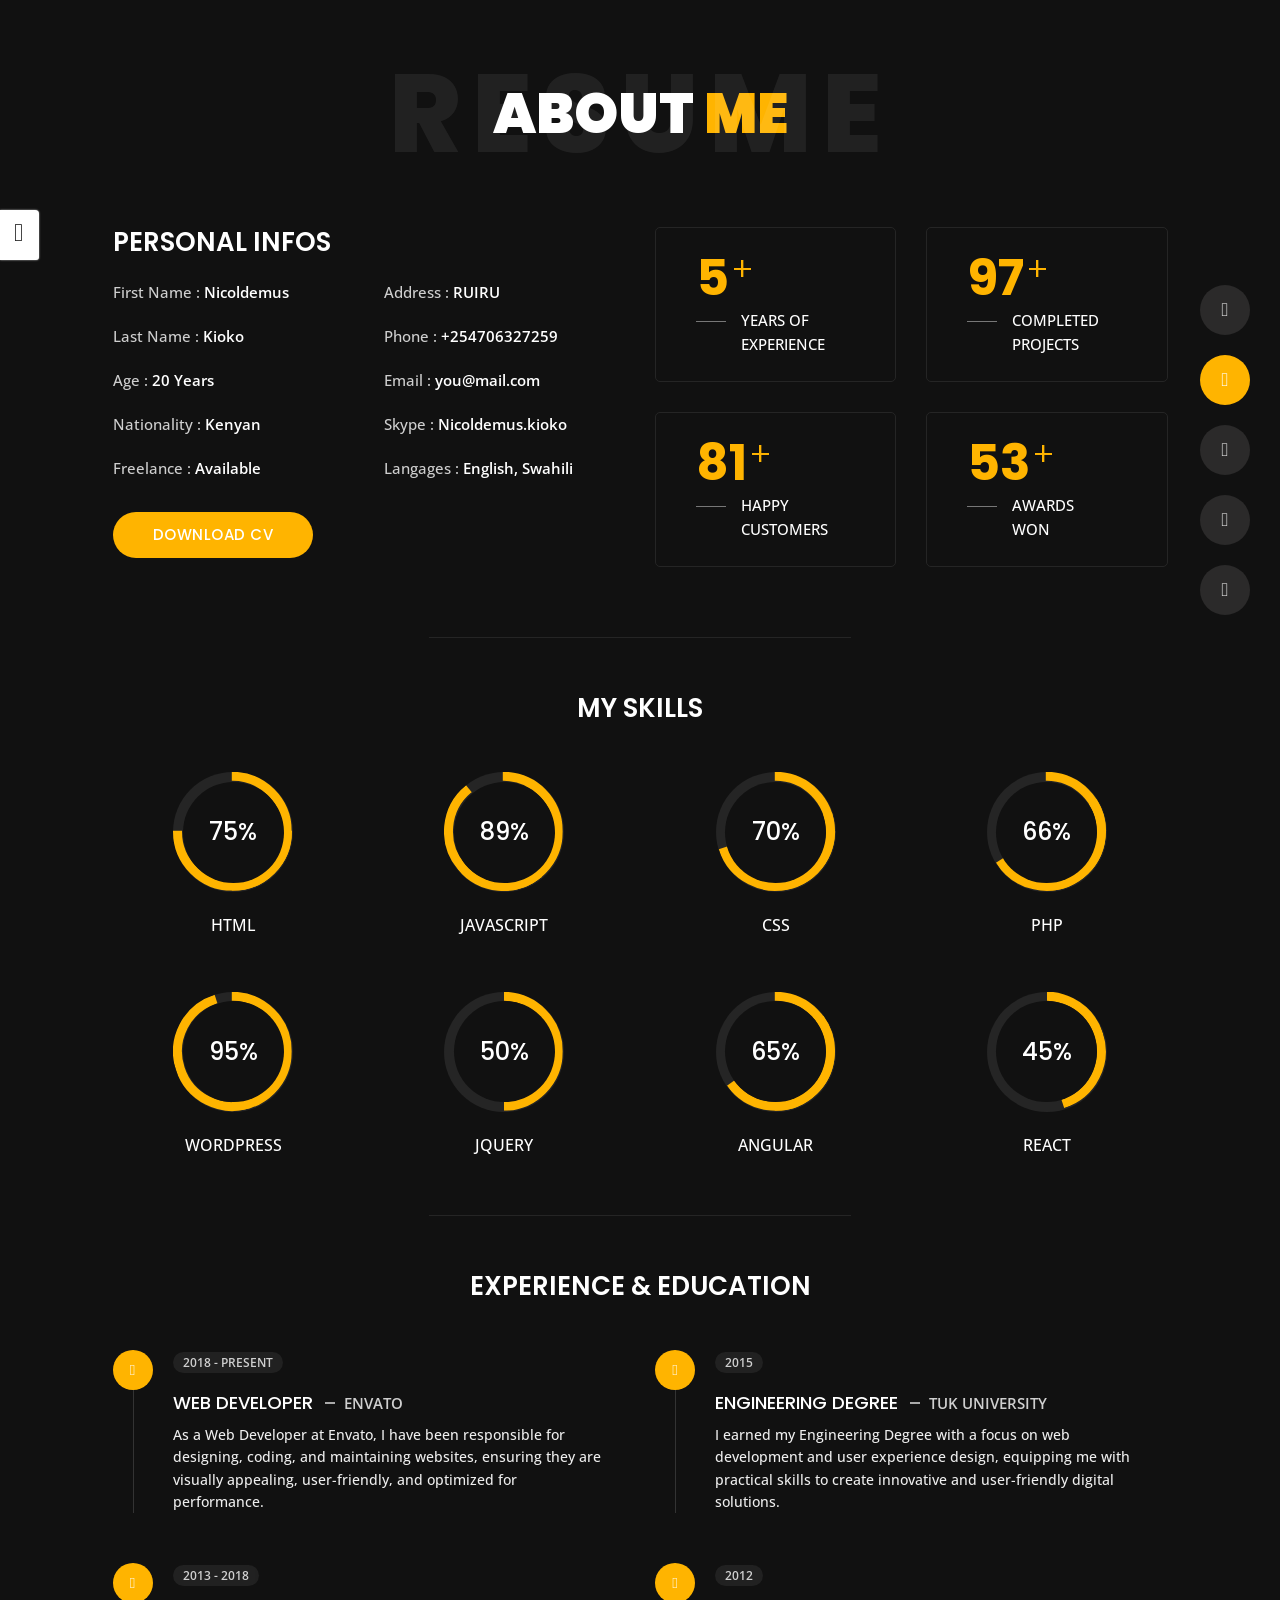
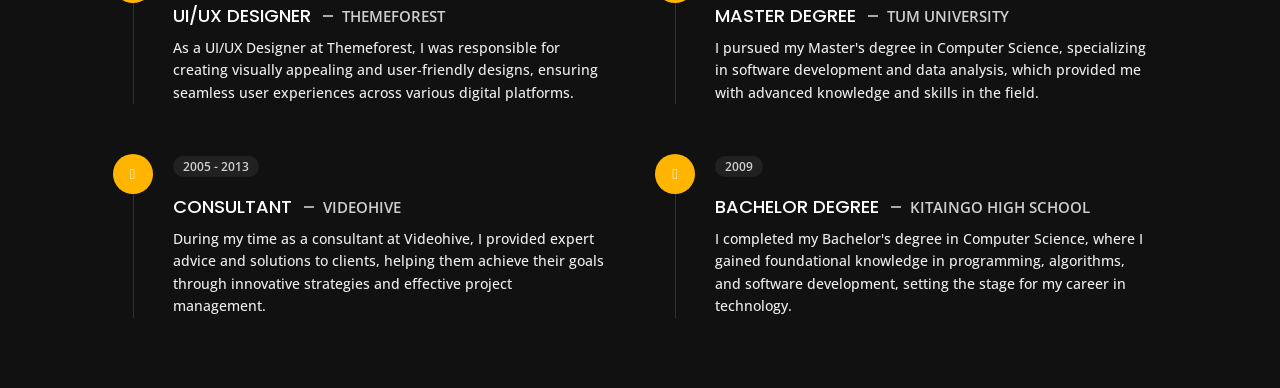
==== about.html @ 455a77aa "Add files via upload" ====
<!DOCTYPE html>
<html lang="en">


<head>
    <meta charset="utf-8">
    <title>About Personal Portfolio</title>
    <meta name="viewport" content="width=device-width, initial-scale=1">

    <!-- Template Google Fonts -->
    <link href="https://fonts.googleapis.com/css?family=Poppins:400,400i,500,500i,600,600i,700,700i,800,800i,900,900i" rel="stylesheet">
    <link href="https://fonts.googleapis.com/css?family=Open+Sans:300,400,400i,600,600i,700" rel="stylesheet">

    <!-- Template CSS Files -->
    <link href="/bootstrap.min.css" rel="stylesheet">
    <link href="/preloader.min.css" rel="stylesheet">
    <link href="/circle.css" rel="stylesheet">
    <link href="/font-awesome.min.css" rel="stylesheet">
    <link href="/fm.revealator.jquery.min.css" rel="stylesheet">
    <link href="/style.css" rel="stylesheet">

    <!-- CSS Skin File -->
    <link href="/yellow.css" rel="stylesheet">

    <!-- Live Style Switcher - demo only -->
    <link rel="alternate stylesheet" type="text/css" title="blue" href="/blue.css" />
    <link rel="alternate stylesheet" type="text/css" title="green" href="/green.css" />
    <link rel="alternate stylesheet" type="text/css" title="yellow" href="/yellow.css" />
    <link rel="alternate stylesheet" type="text/css" title="blueviolet" href="/blueviolet.css" />
    <link rel="alternate stylesheet" type="text/css" title="goldenrod" href="/goldenrod.css" />
    <link rel="alternate stylesheet" type="text/css" title="magenta" href="/magenta.css" />
    <link rel="alternate stylesheet" type="text/css" title="orange" href="/orange.css" />
    <link rel="alternate stylesheet" type="text/css" title="purple" href="/purple.css" />
    <link rel="alternate stylesheet" type="text/css" title="red" href="/red.css" />
    <link rel="alternate stylesheet" type="text/css" title="yellowgreen" href="/yellowgreen.css" />
    <link rel="stylesheet" type="text/css" href="/styleswitcher.css" />

    <!-- Modernizr JS File -->
    <script src="/modernizr.custom.js"></script>
</head>

<body class="about">
<!-- Live Style Switcher Starts - demo only -->
<div id="switcher" class="">
    <div class="content-switcher">
        <h4>STYLE SWITCHER</h4>
        <ul>
            <li>
                <a href="#" onclick="setActiveStyleSheet('purple');" title="purple" class="color"><img src="/purple.png" alt="purple"/></a>
            </li>
            <li>
                <a href="#" onclick="setActiveStyleSheet('red');" title="red" class="color"><img src="/red.png" alt="red"/></a>
            </li>
            <li>
                <a href="#" onclick="setActiveStyleSheet('blueviolet');" title="blueviolet" class="color"><img src="/blueviolet.png" alt="blueviolet"/></a>
            </li>
            <li>
                <a href="#" onclick="setActiveStyleSheet('blue');" title="blue" class="color"><img src="/blue.png" alt="blue"/></a>
            </li>
            <li>
                <a href="#" onclick="setActiveStyleSheet('goldenrod');" title="goldenrod" class="color"><img src="/goldenrod.png" alt="goldenrod"/></a>
            </li>
            <li>
                <a href="#" onclick="setActiveStyleSheet('magenta');" title="magenta" class="color"><img src="/magenta.png" alt="magenta"/></a>
            </li>
            <li>
                <a href="#" onclick="setActiveStyleSheet('yellowgreen');" title="yellowgreen" class="color"><img src="/yellowgreen.png" alt="yellowgreen"/></a>
            </li>
            <li>
                <a href="#" onclick="setActiveStyleSheet('orange');" title="orange" class="color"><img src="/orange.png" alt="orange"/></a>
            </li>
            <li>
                <a href="#" onclick="setActiveStyleSheet('green');" title="green" class="color"><img src="/green.png" alt="green"/></a>
            </li>
            <li>
                <a href="#" onclick="setActiveStyleSheet('yellow');" title="yellow" class="color"><img src="/yellow.png" alt="yellow"/></a>
            </li>
        </ul>

        <div id="hideSwitcher">&times;</div>
    </div>

</div>
<div id="showSwitcher" class="styleSecondColor"><i class="fa fa-cog fa-spin"></i></div>
<!-- Live Style Switcher Ends - demo only -->
<!-- Header Starts -->
<header class="header" id="navbar-collapse-toggle">
    <!-- Fixed Navigation Starts -->
    <ul class="icon-menu d-none d-lg-block revealator-slideup revealator-once revealator-delay1">
        <li class="icon-box">
            <i class="fa fa-home"></i>
            <a href="index.html">
                <h2>Home</h2>
            </a>
        </li>
        <li class="icon-box active">
            <i class="fa fa-user"></i>
            <a href="about.html">
                <h2>About</h2>
            </a>
        </li>
        <li class="icon-box">
            <i class="fa fa-briefcase"></i>
            <a href="portfolio.html">
                <h2>Portfolio</h2>
            </a>
        </li>
        <li class="icon-box">
            <i class="fa fa-envelope-open"></i>
            <a href="contact.html">
                <h2>Contact</h2>
            </a>
        </li>
        <li class="icon-box">
            <i class="fa fa-comments"></i>
            <a href="blog.html">
                <h2>Blog</h2>
            </a>
        </li>
    </ul>
    <!-- Fixed Navigation Ends -->
    <!-- Mobile Menu Starts -->
    <nav role="navigation" class="d-block d-lg-none">
        <div id="menuToggle">
            <input type="checkbox" />
            <span></span>
            <span></span>
            <span></span>
            <ul class="list-unstyled" id="menu">
                <li><a href="index.html"><i class="fa fa-home"></i><span>Home</span></a></li>
                <li class="active"><a href="about.html"><i class="fa fa-user"></i><span>About</span></a></li>
                <li><a href="portfolio.html"><i class="fa fa-folder-open"></i><span>Portfolio</span></a></li>
                <li><a href="contact.html"><i class="fa fa-envelope-open"></i><span>Contact</span></a></li>
                <li><a href="blog.html"><i class="fa fa-comments"></i><span>Blog</span></a></li>
            </ul>
        </div>
    </nav>
    <!-- Mobile Menu Ends -->
</header>
<!-- Header Ends -->
<!-- Page Title Starts -->
<section class="title-section text-left text-sm-center revealator-slideup revealator-once revealator-delay1">
    <h1>ABOUT <span>ME</span></h1>
    <span class="title-bg">Resume</span>
</section>
<!-- Page Title Ends -->
<!-- Main Content Starts -->
<section class="main-content revealator-slideup revealator-once revealator-delay1">
    <div class="container">
        <div class="row">
            <!-- Personal Info Starts -->
            <div class="col-12 col-lg-5 col-xl-6">
                <div class="row">
                    <div class="col-12">
                        <h3 class="text-uppercase custom-title mb-0 ft-wt-600">personal infos</h3>
                    </div>
                    <div class="col-12 d-block d-sm-none">
                        <img src="img/img-mobile.jpg" class="img-fluid main-img-mobile" alt="my picture" />
                    </div>
                    <div class="col-6">
                        <ul class="about-list list-unstyled open-sans-font">
                            <li> <span class="title">first name :</span> <span class="value d-block d-sm-inline-block d-lg-block d-xl-inline-block">Nicoldemus</span> </li>
                            <li> <span class="title">last name :</span> <span class="value d-block d-sm-inline-block d-lg-block d-xl-inline-block">Kioko</span> </li>
                            <li> <span class="title">Age :</span> <span class="value d-block d-sm-inline-block d-lg-block d-xl-inline-block">20 Years</span> </li>
                            <li> <span class="title">Nationality :</span> <span class="value d-block d-sm-inline-block d-lg-block d-xl-inline-block">Kenyan</span> </li>
                            <li> <span class="title">Freelance :</span> <span class="value d-block d-sm-inline-block d-lg-block d-xl-inline-block">Available</span> </li>
                        </ul>
                    </div>
                    <div class="col-6">
                        <ul class="about-list list-unstyled open-sans-font">
                            <li> <span class="title">Address :</span> <span class="value d-block d-sm-inline-block d-lg-block d-xl-inline-block">RUIRU</span> </li>
                            <li> <span class="title">phone :</span> <span class="value d-block d-sm-inline-block d-lg-block d-xl-inline-block">+254706327259</span> </li>
                            <li> <span class="title">Email :</span> <span class="value d-block d-sm-inline-block d-lg-block d-xl-inline-block">you@mail.com</span> </li>
                            <li> <span class="title">Skype :</span> <span class="value d-block d-sm-inline-block d-lg-block d-xl-inline-block">Nicoldemus.kioko</span> </li>
                            <li> <span class="title">langages :</span> <span class="value d-block d-sm-inline-block d-lg-block d-xl-inline-block">English, Swahili</span> </li>
                        </ul>
                    </div>
                    <div class="col-12 mt-3">
                        <a href="MOBIWORKX SURVEY ANSWERS.pdf" class="btn btn-download">Download CV</a>
                    </div>
                </div>
            </div>
            <!-- Personal Info Ends -->
            <!-- Boxes Starts -->
            <div class="col-12 col-lg-7 col-xl-6 mt-5 mt-lg-0">
                <div class="row">
                    <div class="col-6">
                        <div class="box-stats with-margin">
                            <h3 class="poppins-font position-relative">5</h3>
                            <p class="open-sans-font m-0 position-relative text-uppercase">years of <span class="d-block">experience</span></p>
                        </div>
                    </div>
                    <div class="col-6">
                        <div class="box-stats with-margin">
                            <h3 class="poppins-font position-relative">97</h3>
                            <p class="open-sans-font m-0 position-relative text-uppercase">completed <span class="d-block">projects</span></p>
                        </div>
                    </div>
                    <div class="col-6">
                        <div class="box-stats">
                            <h3 class="poppins-font position-relative">81</h3>
                            <p class="open-sans-font m-0 position-relative text-uppercase">Happy<span class="d-block">customers</span></p>
                        </div>
                    </div>
                    <div class="col-6">
                        <div class="box-stats">
                            <h3 class="poppins-font position-relative">53</h3>
                            <p class="open-sans-font m-0 position-relative text-uppercase">awards <span class="d-block">won</span></p>
                        </div>
                    </div>
                </div>
            </div>
            <!-- Boxes Ends -->
        </div>
        <hr class="separator">
        <!-- Skills Starts -->
        <div class="row">
            <div class="col-12">
                <h3 class="text-uppercase pb-4 pb-sm-5 mb-3 mb-sm-0 text-left text-sm-center custom-title ft-wt-600">My Skills</h3>
            </div>
            <div class="col-6 col-md-3 mb-3 mb-sm-5">
                <div class="c100 p75">
                    <span>75%</span>
                    <div class="slice">
                        <div class="bar"></div>
                        <div class="fill"></div>
                    </div>
                </div>
                <h6 class="text-uppercase open-sans-font text-center mt-2 mt-sm-4">html</h6>
            </div>
            <div class="col-6 col-md-3 mb-3 mb-sm-5">
                <div class="c100 p89">
                    <span>89%</span>
                    <div class="slice">
                        <div class="bar"></div>
                        <div class="fill"></div>
                    </div>
                </div>
                <h6 class="text-uppercase open-sans-font text-center mt-2 mt-sm-4">javascript</h6>
            </div>
            <div class="col-6 col-md-3 mb-3 mb-sm-5">
                <div class="c100 p70">
                    <span>70%</span>
                    <div class="slice">
                        <div class="bar"></div>
                        <div class="fill"></div>
                    </div>
                </div>
                <h6 class="text-uppercase open-sans-font text-center mt-2 mt-sm-4">css</h6>
            </div>
            <div class="col-6 col-md-3 mb-3 mb-sm-5">
                <div class="c100 p66">
                    <span>66%</span>
                    <div class="slice">
                        <div class="bar"></div>
                        <div class="fill"></div>
                    </div>
                </div>
                <h6 class="text-uppercase open-sans-font text-center mt-2 mt-sm-4">php</h6>
            </div>
            <div class="col-6 col-md-3 mb-3 mb-sm-5">
                <div class="c100 p95">
                    <span>95%</span>
                    <div class="slice">
                        <div class="bar"></div>
                        <div class="fill"></div>
                    </div>
                </div>
                <h6 class="text-uppercase open-sans-font text-center mt-2 mt-sm-4">wordpress</h6>
            </div>
            <div class="col-6 col-md-3 mb-3 mb-sm-5">
                <div class="c100 p50">
                    <span>50%</span>
                    <div class="slice">
                        <div class="bar"></div>
                        <div class="fill"></div>
                    </div>
                </div>
                <h6 class="text-uppercase open-sans-font text-center mt-2 mt-sm-4">jquery</h6>
            </div>
            <div class="col-6 col-md-3 mb-3 mb-sm-5">
                <div class="c100 p65">
                    <span>65%</span>
                    <div class="slice">
                        <div class="bar"></div>
                        <div class="fill"></div>
                    </div>
                </div>
                <h6 class="text-uppercase open-sans-font text-center mt-2 mt-sm-4">angular</h6>
            </div>
            <div class="col-6 col-md-3 mb-3 mb-sm-5">
                <div class="c100 p45">
                    <span>45%</span>
                    <div class="slice">
                        <div class="bar"></div>
                        <div class="fill"></div>
                    </div>
                </div>
                <h6 class="text-uppercase open-sans-font text-center mt-2 mt-sm-4">react</h6>
            </div>
        </div>
        <!-- Skills Ends -->
        <hr class="separator mt-1">
        <!-- Experience & Education Starts -->
        <div class="row">
            <div class="col-12">
                <h3 class="text-uppercase pb-5 mb-0 text-left text-sm-center custom-title ft-wt-600">Experience <span>&</span> Education</h3>
            </div>
            <div class="col-lg-6 m-15px-tb">
                <div class="resume-box">
                    <ul>
                        <li>
                            <div class="icon">
                                <i class="fa fa-briefcase"></i>
                            </div>
                            <span class="time open-sans-font text-uppercase">2018 - Present</span>
                            <h5 class="poppins-font text-uppercase">Web Developer <span class="place open-sans-font">Envato</span></h5>
                            <p class="open-sans-font">As a Web Developer at Envato, I have been responsible for designing, coding, and maintaining websites, ensuring they are visually appealing, user-friendly, and optimized for performance.</p>
                        </li>
                        <li>
                            <div class="icon">
                                <i class="fa fa-briefcase"></i>
                            </div>
                            <span class="time open-sans-font text-uppercase">2013 - 2018</span>
                            <h5 class="poppins-font text-uppercase">UI/UX Designer <span class="place open-sans-font">Themeforest</span></h5>
                            <p class="open-sans-font">As a UI/UX Designer at Themeforest, I was responsible for creating visually appealing and user-friendly designs, ensuring seamless user experiences across various digital platforms.</p>
                        </li>
                        <li>
                            <div class="icon">
                                <i class="fa fa-briefcase"></i>
                            </div>
                            <span class="time open-sans-font text-uppercase">2005 - 2013</span>
                            <h5 class="poppins-font text-uppercase">Consultant <span class="place open-sans-font">Videohive</span></h5>
                            <p class="open-sans-font">During my time as a consultant at Videohive, I provided expert advice and solutions to clients, helping them achieve their goals through innovative strategies and effective project management.</p>
                        </li>
                    </ul>
                </div>
            </div>
            <div class="col-lg-6 m-15px-tb">
                <div class="resume-box">
                    <ul>
                        <li>
                            <div class="icon">
                                <i class="fa fa-graduation-cap"></i>
                            </div>
                            <span class="time open-sans-font text-uppercase">2015</span>
                            <h5 class="poppins-font text-uppercase">Engineering Degree <span class="place open-sans-font">TUK University</span></h5>
                            <p class="open-sans-font">I earned my Engineering Degree with a focus on web development and user experience design, equipping me with practical skills to create innovative and user-friendly digital solutions.</p>
                        </li>
                        <li>
                            <div class="icon">
                                <i class="fa fa-graduation-cap"></i>
                            </div>
                            <span class="time open-sans-font text-uppercase">2012</span>
                            <h5 class="poppins-font text-uppercase">Master Degree <span class="place open-sans-font">TUM University</span></h5>
                            <p class="open-sans-font">I pursued my Master's degree in Computer Science, specializing in software development and data analysis, which provided me with advanced knowledge and skills in the field.</p>
                        </li>
                        <li>
                            <div class="icon">
                                <i class="fa fa-graduation-cap"></i>
                            </div>
                            <span class="time open-sans-font text-uppercase">2009</span>
                            <h5 class="poppins-font text-uppercase">Bachelor Degree <span class="place open-sans-font">Kitaingo High School</span></h5>
                            <p class="open-sans-font">I completed my Bachelor's degree in Computer Science, where I gained foundational knowledge in programming, algorithms, and software development, setting the stage for my career in technology.</p>
                        </li>
                    </ul>
                </div>
            </div>
        </div>
        <!-- Experience & Education Ends -->
    </div>
</section>
<!-- Main Content Ends -->

<!-- Template JS Files -->
<script src="/jquery-3.5.0.min.js"></script>
<script src="/styleswitcher.js"></script>
<script src="/preloader.min.js"></script>
<script src="/fm.revealator.jquery.min.js"></script>
<script src="/imagesloaded.pkgd.min.js"></script>
<script src="/masonry.pkgd.min.js"></script>
<script src="/classie.js"></script>
<script src="/cbpGridGallery.js"></script>
<script src="/jquery.hoverdir.js"></script>
<script src="/popper.min.js"></script>
<script src="/bootstrap.js"></script>
<script src="/custom.js"></script>

</body>


</html>
---- preloader.min.css ----
.preloader{position:fixed;top:0;right:0;bottom:0;left:0;background-color:#111;transform-origin:bottom;z-index:111111}.preloader .black_wall{height:100%;background-color:#222;transform-origin:top;animation:preloader_slide 0.5s ease-in-out 0s 1 normal both}.preloader .loader{width:100%;height:3px;position:absolute;border-radius:2px;top:0;right:0;left:0;margin:auto;background-color:#FFC41F;transform-origin:left;animation:loader_running 3s ease-in-out 1s infinite normal both}.preloader.off{animation:preloader_slide 0.5s ease-in-out 0s 1 reverse both}@keyframes loader_running{0%{transform:scaleX(0);transform-origin:left}49%{transform:scaleX(1);transform-origin:left}50%{transform:scaleX(1);transform-origin:right}100%{transform-origin:right;transform:scaleX(0)}}@keyframes preloader_slide{from{transform:scaleY(0)}to{transform:scaleY(1)}}
---- circle.css ----
.rect-auto,
.c100.p51 .slice,
.c100.p52 .slice,
.c100.p53 .slice,
.c100.p54 .slice,
.c100.p55 .slice,
.c100.p56 .slice,
.c100.p57 .slice,
.c100.p58 .slice,
.c100.p59 .slice,
.c100.p60 .slice,
.c100.p61 .slice,
.c100.p62 .slice,
.c100.p63 .slice,
.c100.p64 .slice,
.c100.p65 .slice,
.c100.p66 .slice,
.c100.p67 .slice,
.c100.p68 .slice,
.c100.p69 .slice,
.c100.p70 .slice,
.c100.p71 .slice,
.c100.p72 .slice,
.c100.p73 .slice,
.c100.p74 .slice,
.c100.p75 .slice,
.c100.p76 .slice,
.c100.p77 .slice,
.c100.p78 .slice,
.c100.p79 .slice,
.c100.p80 .slice,
.c100.p81 .slice,
.c100.p82 .slice,
.c100.p83 .slice,
.c100.p84 .slice,
.c100.p85 .slice,
.c100.p86 .slice,
.c100.p87 .slice,
.c100.p88 .slice,
.c100.p89 .slice,
.c100.p90 .slice,
.c100.p91 .slice,
.c100.p92 .slice,
.c100.p93 .slice,
.c100.p94 .slice,
.c100.p95 .slice,
.c100.p96 .slice,
.c100.p97 .slice,
.c100.p98 .slice,
.c100.p99 .slice,
.c100.p100 .slice {
  clip: rect(auto, auto, auto, auto);
}
.pie,
.c100 .bar,
.c100.p51 .fill,
.c100.p52 .fill,
.c100.p53 .fill,
.c100.p54 .fill,
.c100.p55 .fill,
.c100.p56 .fill,
.c100.p57 .fill,
.c100.p58 .fill,
.c100.p59 .fill,
.c100.p60 .fill,
.c100.p61 .fill,
.c100.p62 .fill,
.c100.p63 .fill,
.c100.p64 .fill,
.c100.p65 .fill,
.c100.p66 .fill,
.c100.p67 .fill,
.c100.p68 .fill,
.c100.p69 .fill,
.c100.p70 .fill,
.c100.p71 .fill,
.c100.p72 .fill,
.c100.p73 .fill,
.c100.p74 .fill,
.c100.p75 .fill,
.c100.p76 .fill,
.c100.p77 .fill,
.c100.p78 .fill,
.c100.p79 .fill,
.c100.p80 .fill,
.c100.p81 .fill,
.c100.p82 .fill,
.c100.p83 .fill,
.c100.p84 .fill,
.c100.p85 .fill,
.c100.p86 .fill,
.c100.p87 .fill,
.c100.p88 .fill,
.c100.p89 .fill,
.c100.p90 .fill,
.c100.p91 .fill,
.c100.p92 .fill,
.c100.p93 .fill,
.c100.p94 .fill,
.c100.p95 .fill,
.c100.p96 .fill,
.c100.p97 .fill,
.c100.p98 .fill,
.c100.p99 .fill,
.c100.p100 .fill {
  position: absolute;
  border: 0.08em solid #307bbb;
  width: 0.84em;
  height: 0.84em;
  clip: rect(0em, 0.5em, 1em, 0em);
  border-radius: 50%;
  -webkit-transform: rotate(0deg);
  -moz-transform: rotate(0deg);
  -ms-transform: rotate(0deg);
  -o-transform: rotate(0deg);
  transform: rotate(0deg);
}
.pie-fill,
.c100.p51 .bar:after,
.c100.p51 .fill,
.c100.p52 .bar:after,
.c100.p52 .fill,
.c100.p53 .bar:after,
.c100.p53 .fill,
.c100.p54 .bar:after,
.c100.p54 .fill,
.c100.p55 .bar:after,
.c100.p55 .fill,
.c100.p56 .bar:after,
.c100.p56 .fill,
.c100.p57 .bar:after,
.c100.p57 .fill,
.c100.p58 .bar:after,
.c100.p58 .fill,
.c100.p59 .bar:after,
.c100.p59 .fill,
.c100.p60 .bar:after,
.c100.p60 .fill,
.c100.p61 .bar:after,
.c100.p61 .fill,
.c100.p62 .bar:after,
.c100.p62 .fill,
.c100.p63 .bar:after,
.c100.p63 .fill,
.c100.p64 .bar:after,
.c100.p64 .fill,
.c100.p65 .bar:after,
.c100.p65 .fill,
.c100.p66 .bar:after,
.c100.p66 .fill,
.c100.p67 .bar:after,
.c100.p67 .fill,
.c100.p68 .bar:after,
.c100.p68 .fill,
.c100.p69 .bar:after,
.c100.p69 .fill,
.c100.p70 .bar:after,
.c100.p70 .fill,
.c100.p71 .bar:after,
.c100.p71 .fill,
.c100.p72 .bar:after,
.c100.p72 .fill,
.c100.p73 .bar:after,
.c100.p73 .fill,
.c100.p74 .bar:after,
.c100.p74 .fill,
.c100.p75 .bar:after,
.c100.p75 .fill,
.c100.p76 .bar:after,
.c100.p76 .fill,
.c100.p77 .bar:after,
.c100.p77 .fill,
.c100.p78 .bar:after,
.c100.p78 .fill,
.c100.p79 .bar:after,
.c100.p79 .fill,
.c100.p80 .bar:after,
.c100.p80 .fill,
.c100.p81 .bar:after,
.c100.p81 .fill,
.c100.p82 .bar:after,
.c100.p82 .fill,
.c100.p83 .bar:after,
.c100.p83 .fill,
.c100.p84 .bar:after,
.c100.p84 .fill,
.c100.p85 .bar:after,
.c100.p85 .fill,
.c100.p86 .bar:after,
.c100.p86 .fill,
.c100.p87 .bar:after,
.c100.p87 .fill,
.c100.p88 .bar:after,
.c100.p88 .fill,
.c100.p89 .bar:after,
.c100.p89 .fill,
.c100.p90 .bar:after,
.c100.p90 .fill,
.c100.p91 .bar:after,
.c100.p91 .fill,
.c100.p92 .bar:after,
.c100.p92 .fill,
.c100.p93 .bar:after,
.c100.p93 .fill,
.c100.p94 .bar:after,
.c100.p94 .fill,
.c100.p95 .bar:after,
.c100.p95 .fill,
.c100.p96 .bar:after,
.c100.p96 .fill,
.c100.p97 .bar:after,
.c100.p97 .fill,
.c100.p98 .bar:after,
.c100.p98 .fill,
.c100.p99 .bar:after,
.c100.p99 .fill,
.c100.p100 .bar:after,
.c100.p100 .fill {
  -webkit-transform: rotate(180deg);
  -moz-transform: rotate(180deg);
  -ms-transform: rotate(180deg);
  -o-transform: rotate(180deg);
  transform: rotate(180deg);
}
.c100 {
  position: relative;
  font-size: 120px;
  width: 1em;
  height: 1em;
  border-radius: 50%;
  float: left;
  margin: 0 0.1em 0.1em 0;
  background-color: #cccccc;
}
.c100 *,
.c100 *:before,
.c100 *:after {
  -webkit-box-sizing: content-box;
  -moz-box-sizing: content-box;
  box-sizing: content-box;
}
.c100.center {
  float: none;
  margin: 0 auto;
}
.c100.big {
  font-size: 240px;
}
.c100.small {
  font-size: 80px;
}
.c100 > span {
  position: absolute;
  width: 100%;
  z-index: 1;
  left: 0;
  top: 0;
  width: 5em;
  line-height: 5em;
  font-size: 0.2em;
  color: #cccccc;
  display: block;
  text-align: center;
  white-space: nowrap;
  -webkit-transition-property: all;
  -moz-transition-property: all;
  -o-transition-property: all;
  transition-property: all;
  -webkit-transition-duration: 0.2s;
  -moz-transition-duration: 0.2s;
  -o-transition-duration: 0.2s;
  transition-duration: 0.2s;
  -webkit-transition-timing-function: ease-out;
  -moz-transition-timing-function: ease-out;
  -o-transition-timing-function: ease-out;
  transition-timing-function: ease-out;
}
.c100:after {
  position: absolute;
  top: 0.08em;
  left: 0.08em;
  display: block;
  content: " ";
  border-radius: 50%;
  background-color: #f5f5f5;
  width: 0.84em;
  height: 0.84em;
  -webkit-transition-property: all;
  -moz-transition-property: all;
  -o-transition-property: all;
  transition-property: all;
  -webkit-transition-duration: 0.2s;
  -moz-transition-duration: 0.2s;
  -o-transition-duration: 0.2s;
  transition-duration: 0.2s;
  -webkit-transition-timing-function: ease-in;
  -moz-transition-timing-function: ease-in;
  -o-transition-timing-function: ease-in;
  transition-timing-function: ease-in;
}
.c100 .slice {
  position: absolute;
  width: 1em;
  height: 1em;
  clip: rect(0em, 1em, 1em, 0.5em);
}
.c100.p1 .bar {
  -webkit-transform: rotate(3.6deg);
  -moz-transform: rotate(3.6deg);
  -ms-transform: rotate(3.6deg);
  -o-transform: rotate(3.6deg);
  transform: rotate(3.6deg);
}
.c100.p2 .bar {
  -webkit-transform: rotate(7.2deg);
  -moz-transform: rotate(7.2deg);
  -ms-transform: rotate(7.2deg);
  -o-transform: rotate(7.2deg);
  transform: rotate(7.2deg);
}
.c100.p3 .bar {
  -webkit-transform: rotate(10.8deg);
  -moz-transform: rotate(10.8deg);
  -ms-transform: rotate(10.8deg);
  -o-transform: rotate(10.8deg);
  transform: rotate(10.8deg);
}
.c100.p4 .bar {
  -webkit-transform: rotate(14.4deg);
  -moz-transform: rotate(14.4deg);
  -ms-transform: rotate(14.4deg);
  -o-transform: rotate(14.4deg);
  transform: rotate(14.4deg);
}
.c100.p5 .bar {
  -webkit-transform: rotate(18deg);
  -moz-transform: rotate(18deg);
  -ms-transform: rotate(18deg);
  -o-transform: rotate(18deg);
  transform: rotate(18deg);
}
.c100.p6 .bar {
  -webkit-transform: rotate(21.6deg);
  -moz-transform: rotate(21.6deg);
  -ms-transform: rotate(21.6deg);
  -o-transform: rotate(21.6deg);
  transform: rotate(21.6deg);
}
.c100.p7 .bar {
  -webkit-transform: rotate(25.2deg);
  -moz-transform: rotate(25.2deg);
  -ms-transform: rotate(25.2deg);
  -o-transform: rotate(25.2deg);
  transform: rotate(25.2deg);
}
.c100.p8 .bar {
  -webkit-transform: rotate(28.8deg);
  -moz-transform: rotate(28.8deg);
  -ms-transform: rotate(28.8deg);
  -o-transform: rotate(28.8deg);
  transform: rotate(28.8deg);
}
.c100.p9 .bar {
  -webkit-transform: rotate(32.4deg);
  -moz-transform: rotate(32.4deg);
  -ms-transform: rotate(32.4deg);
  -o-transform: rotate(32.4deg);
  transform: rotate(32.4deg);
}
.c100.p10 .bar {
  -webkit-transform: rotate(36deg);
  -moz-transform: rotate(36deg);
  -ms-transform: rotate(36deg);
  -o-transform: rotate(36deg);
  transform: rotate(36deg);
}
.c100.p11 .bar {
  -webkit-transform: rotate(39.6deg);
  -moz-transform: rotate(39.6deg);
  -ms-transform: rotate(39.6deg);
  -o-transform: rotate(39.6deg);
  transform: rotate(39.6deg);
}
.c100.p12 .bar {
  -webkit-transform: rotate(43.2deg);
  -moz-transform: rotate(43.2deg);
  -ms-transform: rotate(43.2deg);
  -o-transform: rotate(43.2deg);
  transform: rotate(43.2deg);
}
.c100.p13 .bar {
  -webkit-transform: rotate(46.800000000000004deg);
  -moz-transform: rotate(46.800000000000004deg);
  -ms-transform: rotate(46.800000000000004deg);
  -o-transform: rotate(46.800000000000004deg);
  transform: rotate(46.800000000000004deg);
}
.c100.p14 .bar {
  -webkit-transform: rotate(50.4deg);
  -moz-transform: rotate(50.4deg);
  -ms-transform: rotate(50.4deg);
  -o-transform: rotate(50.4deg);
  transform: rotate(50.4deg);
}
.c100.p15 .bar {
  -webkit-transform: rotate(54deg);
  -moz-transform: rotate(54deg);
  -ms-transform: rotate(54deg);
  -o-transform: rotate(54deg);
  transform: rotate(54deg);
}
.c100.p16 .bar {
  -webkit-transform: rotate(57.6deg);
  -moz-transform: rotate(57.6deg);
  -ms-transform: rotate(57.6deg);
  -o-transform: rotate(57.6deg);
  transform: rotate(57.6deg);
}
.c100.p17 .bar {
  -webkit-transform: rotate(61.2deg);
  -moz-transform: rotate(61.2deg);
  -ms-transform: rotate(61.2deg);
  -o-transform: rotate(61.2deg);
  transform: rotate(61.2deg);
}
.c100.p18 .bar {
  -webkit-transform: rotate(64.8deg);
  -moz-transform: rotate(64.8deg);
  -ms-transform: rotate(64.8deg);
  -o-transform: rotate(64.8deg);
  transform: rotate(64.8deg);
}
.c100.p19 .bar {
  -webkit-transform: rotate(68.4deg);
  -moz-transform: rotate(68.4deg);
  -ms-transform: rotate(68.4deg);
  -o-transform: rotate(68.4deg);
  transform: rotate(68.4deg);
}
.c100.p20 .bar {
  -webkit-transform: rotate(72deg);
  -moz-transform: rotate(72deg);
  -ms-transform: rotate(72deg);
  -o-transform: rotate(72deg);
  transform: rotate(72deg);
}
.c100.p21 .bar {
  -webkit-transform: rotate(75.60000000000001deg);
  -moz-transform: rotate(75.60000000000001deg);
  -ms-transform: rotate(75.60000000000001deg);
  -o-transform: rotate(75.60000000000001deg);
  transform: rotate(75.60000000000001deg);
}
.c100.p22 .bar {
  -webkit-transform: rotate(79.2deg);
  -moz-transform: rotate(79.2deg);
  -ms-transform: rotate(79.2deg);
  -o-transform: rotate(79.2deg);
  transform: rotate(79.2deg);
}
.c100.p23 .bar {
  -webkit-transform: rotate(82.8deg);
  -moz-transform: rotate(82.8deg);
  -ms-transform: rotate(82.8deg);
  -o-transform: rotate(82.8deg);
  transform: rotate(82.8deg);
}
.c100.p24 .bar {
  -webkit-transform: rotate(86.4deg);
  -moz-transform: rotate(86.4deg);
  -ms-transform: rotate(86.4deg);
  -o-transform: rotate(86.4deg);
  transform: rotate(86.4deg);
}
.c100.p25 .bar {
  -webkit-transform: rotate(90deg);
  -moz-transform: rotate(90deg);
  -ms-transform: rotate(90deg);
  -o-transform: rotate(90deg);
  transform: rotate(90deg);
}
.c100.p26 .bar {
  -webkit-transform: rotate(93.60000000000001deg);
  -moz-transform: rotate(93.60000000000001deg);
  -ms-transform: rotate(93.60000000000001deg);
  -o-transform: rotate(93.60000000000001deg);
  transform: rotate(93.60000000000001deg);
}
.c100.p27 .bar {
  -webkit-transform: rotate(97.2deg);
  -moz-transform: rotate(97.2deg);
  -ms-transform: rotate(97.2deg);
  -o-transform: rotate(97.2deg);
  transform: rotate(97.2deg);
}
.c100.p28 .bar {
  -webkit-transform: rotate(100.8deg);
  -moz-transform: rotate(100.8deg);
  -ms-transform: rotate(100.8deg);
  -o-transform: rotate(100.8deg);
  transform: rotate(100.8deg);
}
.c100.p29 .bar {
  -webkit-transform: rotate(104.4deg);
  -moz-transform: rotate(104.4deg);
  -ms-transform: rotate(104.4deg);
  -o-transform: rotate(104.4deg);
  transform: rotate(104.4deg);
}
.c100.p30 .bar {
  -webkit-transform: rotate(108deg);
  -moz-transform: rotate(108deg);
  -ms-transform: rotate(108deg);
  -o-transform: rotate(108deg);
  transform: rotate(108deg);
}
.c100.p31 .bar {
  -webkit-transform: rotate(111.60000000000001deg);
  -moz-transform: rotate(111.60000000000001deg);
  -ms-transform: rotate(111.60000000000001deg);
  -o-transform: rotate(111.60000000000001deg);
  transform: rotate(111.60000000000001deg);
}
.c100.p32 .bar {
  -webkit-transform: rotate(115.2deg);
  -moz-transform: rotate(115.2deg);
  -ms-transform: rotate(115.2deg);
  -o-transform: rotate(115.2deg);
  transform: rotate(115.2deg);
}
.c100.p33 .bar {
  -webkit-transform: rotate(118.8deg);
  -moz-transform: rotate(118.8deg);
  -ms-transform: rotate(118.8deg);
  -o-transform: rotate(118.8deg);
  transform: rotate(118.8deg);
}
.c100.p34 .bar {
  -webkit-transform: rotate(122.4deg);
  -moz-transform: rotate(122.4deg);
  -ms-transform: rotate(122.4deg);
  -o-transform: rotate(122.4deg);
  transform: rotate(122.4deg);
}
.c100.p35 .bar {
  -webkit-transform: rotate(126deg);
  -moz-transform: rotate(126deg);
  -ms-transform: rotate(126deg);
  -o-transform: rotate(126deg);
  transform: rotate(126deg);
}
.c100.p36 .bar {
  -webkit-transform: rotate(129.6deg);
  -moz-transform: rotate(129.6deg);
  -ms-transform: rotate(129.6deg);
  -o-transform: rotate(129.6deg);
  transform: rotate(129.6deg);
}
.c100.p37 .bar {
  -webkit-transform: rotate(133.20000000000002deg);
  -moz-transform: rotate(133.20000000000002deg);
  -ms-transform: rotate(133.20000000000002deg);
  -o-transform: rotate(133.20000000000002deg);
  transform: rotate(133.20000000000002deg);
}
.c100.p38 .bar {
  -webkit-transform: rotate(136.8deg);
  -moz-transform: rotate(136.8deg);
  -ms-transform: rotate(136.8deg);
  -o-transform: rotate(136.8deg);
  transform: rotate(136.8deg);
}
.c100.p39 .bar {
  -webkit-transform: rotate(140.4deg);
  -moz-transform: rotate(140.4deg);
  -ms-transform: rotate(140.4deg);
  -o-transform: rotate(140.4deg);
  transform: rotate(140.4deg);
}
.c100.p40 .bar {
  -webkit-transform: rotate(144deg);
  -moz-transform: rotate(144deg);
  -ms-transform: rotate(144deg);
  -o-transform: rotate(144deg);
  transform: rotate(144deg);
}
.c100.p41 .bar {
  -webkit-transform: rotate(147.6deg);
  -moz-transform: rotate(147.6deg);
  -ms-transform: rotate(147.6deg);
  -o-transform: rotate(147.6deg);
  transform: rotate(147.6deg);
}
.c100.p42 .bar {
  -webkit-transform: rotate(151.20000000000002deg);
  -moz-transform: rotate(151.20000000000002deg);
  -ms-transform: rotate(151.20000000000002deg);
  -o-transform: rotate(151.20000000000002deg);
  transform: rotate(151.20000000000002deg);
}
.c100.p43 .bar {
  -webkit-transform: rotate(154.8deg);
  -moz-transform: rotate(154.8deg);
  -ms-transform: rotate(154.8deg);
  -o-transform: rotate(154.8deg);
  transform: rotate(154.8deg);
}
.c100.p44 .bar {
  -webkit-transform: rotate(158.4deg);
  -moz-transform: rotate(158.4deg);
  -ms-transform: rotate(158.4deg);
  -o-transform: rotate(158.4deg);
  transform: rotate(158.4deg);
}
.c100.p45 .bar {
  -webkit-transform: rotate(162deg);
  -moz-transform: rotate(162deg);
  -ms-transform: rotate(162deg);
  -o-transform: rotate(162deg);
  transform: rotate(162deg);
}
.c100.p46 .bar {
  -webkit-transform: rotate(165.6deg);
  -moz-transform: rotate(165.6deg);
  -ms-transform: rotate(165.6deg);
  -o-transform: rotate(165.6deg);
  transform: rotate(165.6deg);
}
.c100.p47 .bar {
  -webkit-transform: rotate(169.20000000000002deg);
  -moz-transform: rotate(169.20000000000002deg);
  -ms-transform: rotate(169.20000000000002deg);
  -o-transform: rotate(169.20000000000002deg);
  transform: rotate(169.20000000000002deg);
}
.c100.p48 .bar {
  -webkit-transform: rotate(172.8deg);
  -moz-transform: rotate(172.8deg);
  -ms-transform: rotate(172.8deg);
  -o-transform: rotate(172.8deg);
  transform: rotate(172.8deg);
}
.c100.p49 .bar {
  -webkit-transform: rotate(176.4deg);
  -moz-transform: rotate(176.4deg);
  -ms-transform: rotate(176.4deg);
  -o-transform: rotate(176.4deg);
  transform: rotate(176.4deg);
}
.c100.p50 .bar {
  -webkit-transform: rotate(180deg);
  -moz-transform: rotate(180deg);
  -ms-transform: rotate(180deg);
  -o-transform: rotate(180deg);
  transform: rotate(180deg);
}
.c100.p51 .bar {
  -webkit-transform: rotate(183.6deg);
  -moz-transform: rotate(183.6deg);
  -ms-transform: rotate(183.6deg);
  -o-transform: rotate(183.6deg);
  transform: rotate(183.6deg);
}
.c100.p52 .bar {
  -webkit-transform: rotate(187.20000000000002deg);
  -moz-transform: rotate(187.20000000000002deg);
  -ms-transform: rotate(187.20000000000002deg);
  -o-transform: rotate(187.20000000000002deg);
  transform: rotate(187.20000000000002deg);
}
.c100.p53 .bar {
  -webkit-transform: rotate(190.8deg);
  -moz-transform: rotate(190.8deg);
  -ms-transform: rotate(190.8deg);
  -o-transform: rotate(190.8deg);
  transform: rotate(190.8deg);
}
.c100.p54 .bar {
  -webkit-transform: rotate(194.4deg);
  -moz-transform: rotate(194.4deg);
  -ms-transform: rotate(194.4deg);
  -o-transform: rotate(194.4deg);
  transform: rotate(194.4deg);
}
.c100.p55 .bar {
  -webkit-transform: rotate(198deg);
  -moz-transform: rotate(198deg);
  -ms-transform: rotate(198deg);
  -o-transform: rotate(198deg);
  transform: rotate(198deg);
}
.c100.p56 .bar {
  -webkit-transform: rotate(201.6deg);
  -moz-transform: rotate(201.6deg);
  -ms-transform: rotate(201.6deg);
  -o-transform: rotate(201.6deg);
  transform: rotate(201.6deg);
}
.c100.p57 .bar {
  -webkit-transform: rotate(205.20000000000002deg);
  -moz-transform: rotate(205.20000000000002deg);
  -ms-transform: rotate(205.20000000000002deg);
  -o-transform: rotate(205.20000000000002deg);
  transform: rotate(205.20000000000002deg);
}
.c100.p58 .bar {
  -webkit-transform: rotate(208.8deg);
  -moz-transform: rotate(208.8deg);
  -ms-transform: rotate(208.8deg);
  -o-transform: rotate(208.8deg);
  transform: rotate(208.8deg);
}
.c100.p59 .bar {
  -webkit-transform: rotate(212.4deg);
  -moz-transform: rotate(212.4deg);
  -ms-transform: rotate(212.4deg);
  -o-transform: rotate(212.4deg);
  transform: rotate(212.4deg);
}
.c100.p60 .bar {
  -webkit-transform: rotate(216deg);
  -moz-transform: rotate(216deg);
  -ms-transform: rotate(216deg);
  -o-transform: rotate(216deg);
  transform: rotate(216deg);
}
.c100.p61 .bar {
  -webkit-transform: rotate(219.6deg);
  -moz-transform: rotate(219.6deg);
  -ms-transform: rotate(219.6deg);
  -o-transform: rotate(219.6deg);
  transform: rotate(219.6deg);
}
.c100.p62 .bar {
  -webkit-transform: rotate(223.20000000000002deg);
  -moz-transform: rotate(223.20000000000002deg);
  -ms-transform: rotate(223.20000000000002deg);
  -o-transform: rotate(223.20000000000002deg);
  transform: rotate(223.20000000000002deg);
}
.c100.p63 .bar {
  -webkit-transform: rotate(226.8deg);
  -moz-transform: rotate(226.8deg);
  -ms-transform: rotate(226.8deg);
  -o-transform: rotate(226.8deg);
  transform: rotate(226.8deg);
}
.c100.p64 .bar {
  -webkit-transform: rotate(230.4deg);
  -moz-transform: rotate(230.4deg);
  -ms-transform: rotate(230.4deg);
  -o-transform: rotate(230.4deg);
  transform: rotate(230.4deg);
}
.c100.p65 .bar {
  -webkit-transform: rotate(234deg);
  -moz-transform: rotate(234deg);
  -ms-transform: rotate(234deg);
  -o-transform: rotate(234deg);
  transform: rotate(234deg);
}
.c100.p66 .bar {
  -webkit-transform: rotate(237.6deg);
  -moz-transform: rotate(237.6deg);
  -ms-transform: rotate(237.6deg);
  -o-transform: rotate(237.6deg);
  transform: rotate(237.6deg);
}
.c100.p67 .bar {
  -webkit-transform: rotate(241.20000000000002deg);
  -moz-transform: rotate(241.20000000000002deg);
  -ms-transform: rotate(241.20000000000002deg);
  -o-transform: rotate(241.20000000000002deg);
  transform: rotate(241.20000000000002deg);
}
.c100.p68 .bar {
  -webkit-transform: rotate(244.8deg);
  -moz-transform: rotate(244.8deg);
  -ms-transform: rotate(244.8deg);
  -o-transform: rotate(244.8deg);
  transform: rotate(244.8deg);
}
.c100.p69 .bar {
  -webkit-transform: rotate(248.4deg);
  -moz-transform: rotate(248.4deg);
  -ms-transform: rotate(248.4deg);
  -o-transform: rotate(248.4deg);
  transform: rotate(248.4deg);
}
.c100.p70 .bar {
  -webkit-transform: rotate(252deg);
  -moz-transform: rotate(252deg);
  -ms-transform: rotate(252deg);
  -o-transform: rotate(252deg);
  transform: rotate(252deg);
}
.c100.p71 .bar {
  -webkit-transform: rotate(255.6deg);
  -moz-transform: rotate(255.6deg);
  -ms-transform: rotate(255.6deg);
  -o-transform: rotate(255.6deg);
  transform: rotate(255.6deg);
}
.c100.p72 .bar {
  -webkit-transform: rotate(259.2deg);
  -moz-transform: rotate(259.2deg);
  -ms-transform: rotate(259.2deg);
  -o-transform: rotate(259.2deg);
  transform: rotate(259.2deg);
}
.c100.p73 .bar {
  -webkit-transform: rotate(262.8deg);
  -moz-transform: rotate(262.8deg);
  -ms-transform: rotate(262.8deg);
  -o-transform: rotate(262.8deg);
  transform: rotate(262.8deg);
}
.c100.p74 .bar {
  -webkit-transform: rotate(266.40000000000003deg);
  -moz-transform: rotate(266.40000000000003deg);
  -ms-transform: rotate(266.40000000000003deg);
  -o-transform: rotate(266.40000000000003deg);
  transform: rotate(266.40000000000003deg);
}
.c100.p75 .bar {
  -webkit-transform: rotate(270deg);
  -moz-transform: rotate(270deg);
  -ms-transform: rotate(270deg);
  -o-transform: rotate(270deg);
  transform: rotate(270deg);
}
.c100.p76 .bar {
  -webkit-transform: rotate(273.6deg);
  -moz-transform: rotate(273.6deg);
  -ms-transform: rotate(273.6deg);
  -o-transform: rotate(273.6deg);
  transform: rotate(273.6deg);
}
.c100.p77 .bar {
  -webkit-transform: rotate(277.2deg);
  -moz-transform: rotate(277.2deg);
  -ms-transform: rotate(277.2deg);
  -o-transform: rotate(277.2deg);
  transform: rotate(277.2deg);
}
.c100.p78 .bar {
  -webkit-transform: rotate(280.8deg);
  -moz-transform: rotate(280.8deg);
  -ms-transform: rotate(280.8deg);
  -o-transform: rotate(280.8deg);
  transform: rotate(280.8deg);
}
.c100.p79 .bar {
  -webkit-transform: rotate(284.40000000000003deg);
  -moz-transform: rotate(284.40000000000003deg);
  -ms-transform: rotate(284.40000000000003deg);
  -o-transform: rotate(284.40000000000003deg);
  transform: rotate(284.40000000000003deg);
}
.c100.p80 .bar {
  -webkit-transform: rotate(288deg);
  -moz-transform: rotate(288deg);
  -ms-transform: rotate(288deg);
  -o-transform: rotate(288deg);
  transform: rotate(288deg);
}
.c100.p81 .bar {
  -webkit-transform: rotate(291.6deg);
  -moz-transform: rotate(291.6deg);
  -ms-transform: rotate(291.6deg);
  -o-transform: rotate(291.6deg);
  transform: rotate(291.6deg);
}
.c100.p82 .bar {
  -webkit-transform: rotate(295.2deg);
  -moz-transform: rotate(295.2deg);
  -ms-transform: rotate(295.2deg);
  -o-transform: rotate(295.2deg);
  transform: rotate(295.2deg);
}
.c100.p83 .bar {
  -webkit-transform: rotate(298.8deg);
  -moz-transform: rotate(298.8deg);
  -ms-transform: rotate(298.8deg);
  -o-transform: rotate(298.8deg);
  transform: rotate(298.8deg);
}
.c100.p84 .bar {
  -webkit-transform: rotate(302.40000000000003deg);
  -moz-transform: rotate(302.40000000000003deg);
  -ms-transform: rotate(302.40000000000003deg);
  -o-transform: rotate(302.40000000000003deg);
  transform: rotate(302.40000000000003deg);
}
.c100.p85 .bar {
  -webkit-transform: rotate(306deg);
  -moz-transform: rotate(306deg);
  -ms-transform: rotate(306deg);
  -o-transform: rotate(306deg);
  transform: rotate(306deg);
}
.c100.p86 .bar {
  -webkit-transform: rotate(309.6deg);
  -moz-transform: rotate(309.6deg);
  -ms-transform: rotate(309.6deg);
  -o-transform: rotate(309.6deg);
  transform: rotate(309.6deg);
}
.c100.p87 .bar {
  -webkit-transform: rotate(313.2deg);
  -moz-transform: rotate(313.2deg);
  -ms-transform: rotate(313.2deg);
  -o-transform: rotate(313.2deg);
  transform: rotate(313.2deg);
}
.c100.p88 .bar {
  -webkit-transform: rotate(316.8deg);
  -moz-transform: rotate(316.8deg);
  -ms-transform: rotate(316.8deg);
  -o-transform: rotate(316.8deg);
  transform: rotate(316.8deg);
}
.c100.p89 .bar {
  -webkit-transform: rotate(320.40000000000003deg);
  -moz-transform: rotate(320.40000000000003deg);
  -ms-transform: rotate(320.40000000000003deg);
  -o-transform: rotate(320.40000000000003deg);
  transform: rotate(320.40000000000003deg);
}
.c100.p90 .bar {
  -webkit-transform: rotate(324deg);
  -moz-transform: rotate(324deg);
  -ms-transform: rotate(324deg);
  -o-transform: rotate(324deg);
  transform: rotate(324deg);
}
.c100.p91 .bar {
  -webkit-transform: rotate(327.6deg);
  -moz-transform: rotate(327.6deg);
  -ms-transform: rotate(327.6deg);
  -o-transform: rotate(327.6deg);
  transform: rotate(327.6deg);
}
.c100.p92 .bar {
  -webkit-transform: rotate(331.2deg);
  -moz-transform: rotate(331.2deg);
  -ms-transform: rotate(331.2deg);
  -o-transform: rotate(331.2deg);
  transform: rotate(331.2deg);
}
.c100.p93 .bar {
  -webkit-transform: rotate(334.8deg);
  -moz-transform: rotate(334.8deg);
  -ms-transform: rotate(334.8deg);
  -o-transform: rotate(334.8deg);
  transform: rotate(334.8deg);
}
.c100.p94 .bar {
  -webkit-transform: rotate(338.40000000000003deg);
  -moz-transform: rotate(338.40000000000003deg);
  -ms-transform: rotate(338.40000000000003deg);
  -o-transform: rotate(338.40000000000003deg);
  transform: rotate(338.40000000000003deg);
}
.c100.p95 .bar {
  -webkit-transform: rotate(342deg);
  -moz-transform: rotate(342deg);
  -ms-transform: rotate(342deg);
  -o-transform: rotate(342deg);
  transform: rotate(342deg);
}
.c100.p96 .bar {
  -webkit-transform: rotate(345.6deg);
  -moz-transform: rotate(345.6deg);
  -ms-transform: rotate(345.6deg);
  -o-transform: rotate(345.6deg);
  transform: rotate(345.6deg);
}
.c100.p97 .bar {
  -webkit-transform: rotate(349.2deg);
  -moz-transform: rotate(349.2deg);
  -ms-transform: rotate(349.2deg);
  -o-transform: rotate(349.2deg);
  transform: rotate(349.2deg);
}
.c100.p98 .bar {
  -webkit-transform: rotate(352.8deg);
  -moz-transform: rotate(352.8deg);
  -ms-transform: rotate(352.8deg);
  -o-transform: rotate(352.8deg);
  transform: rotate(352.8deg);
}
.c100.p99 .bar {
  -webkit-transform: rotate(356.40000000000003deg);
  -moz-transform: rotate(356.40000000000003deg);
  -ms-transform: rotate(356.40000000000003deg);
  -o-transform: rotate(356.40000000000003deg);
  transform: rotate(356.40000000000003deg);
}
.c100.p100 .bar {
  -webkit-transform: rotate(360deg);
  -moz-transform: rotate(360deg);
  -ms-transform: rotate(360deg);
  -o-transform: rotate(360deg);
  transform: rotate(360deg);
}
.c100:hover {
  cursor: default;
}

.c100.dark {
  background-color: #777777;
}
.c100.dark .bar,
.c100.dark .fill {
  border-color: #c6ff00 !important;
}
.c100.dark > span {
  color: #777777;
}
.c100.dark:after {
  background-color: #666666;
}
.c100.dark:hover > span {
  color: #c6ff00;
}
.c100.green .bar,
.c100.green .fill {
  border-color: #4db53c !important;
}
.c100.green:hover > span {
  color: #4db53c;
}
.c100.green.dark .bar,
.c100.green.dark .fill {
  border-color: #5fd400 !important;
}
.c100.green.dark:hover > span {
  color: #5fd400;
}
.c100.orange .bar,
.c100.orange .fill {
  border-color: #dd9d22 !important;
}
.c100.orange:hover > span {
  color: #dd9d22;
}
.c100.orange.dark .bar,
.c100.orange.dark .fill {
  border-color: #e08833 !important;
}
.c100.orange.dark:hover > span {
  color: #e08833;
}
---- style.css ----
/*
Template Name: Tunis - Personal Portfolio
Author: celtano
Author URI: http://themeforest.net/user/celtano
Description: Tunis - Personal Portfolio
Version: 1.0
*/

/*------------------------------------------------------------------
[Table of contents]
	+ General
	    - Miscellaneous
		- Light Body
		- Buttons
		- Page Title
	+ Header
		- Desktop Navigation
		- Mobile Navigation
	+ Pages
		- Homepage
		+ About
		    - Personal Info List
			- Box Stats
			- Resume
			- Skills
		+ Portfolio
		    - Grid
		    + Slideshow
                - Embedded Videos
                - Carousel
                - Navigation
        + Contact
            - Left Side
            - Contact Form
		+ Blog
            - Latest Posts
            - Pagination
	- Responsive Design Styles
-------------------------------------------------------------------*/

/* [ GENERAL ] */
/*================================================== */

/*** Miscellaneous ***/

html {
  overflow-x: hidden;
  height: 100%;
}

body {
  font-family: 'Poppins', sans-serif;
  font-size: 15px;
  color: #fff;
  font-weight: 500;
  line-height: 1.6;
  position: relative;
  background-size: cover;
  background-position: center;
  height: 100%;
  width: 100%;
  background-color: #111;
}

.poppins-font {
  font-family: 'Poppins', sans-serif;
}

.open-sans-font {
  font-family: 'Open Sans', sans-serif;
}

hr.separator {
  border-top: 1px solid #252525;
  margin: 70px auto 55px;
  max-width: 40%;
}

.ft-wt-600 {
  font-weight: 600;
}

.mb-30 {
  margin-bottom: 30px;
}

.no-transform {
  transform: none !important;
}

.custom-title {
  padding-bottom: 22px;
  font-size: 26px;
}

/*** Light Body ***/

body.light {
  color: #666;
  background-color: #fff;
}

body.home.light .home-details h1 span {
  color: #666;
}

body.home.light .home-details h6 {
  color: #777;
}

body.home.light .bg {
  background-image: url(light.jpg);
  background-size: cover;
  background-repeat: no-repeat;
  background-position: top;
  box-shadow: 0 0 7px rgba(0,0,0,.3);
}

body.light .preloader .black_wall {
  background-color: #eee;
}

body.light .preloader {
  background-color: #fff;
}

body.light .title-section h1 {
  color: #666;
}

body.light .title-bg {
  color: rgba(30, 37, 48, 0.07);
}

body.light.about .box-stats {
  border: 1px solid #ddd;
}

body.light.about .c100,
body.light.about .resume-box .time {
  background-color: #eee;
}

body.light.about .resume-box .time,
body.light.about .resume-box p {
  color: #666;
}

body.light.about .resume-box .place:before {
  background-color: #666;
}

body.light.about  .resume-box li:after {
  border-left: 1px solid #ddd;
}

body.light.about .c100 > span {
  color: #666;
}

body.light.about .c100:after {
  background-color: #fff;
}

body.light.portfolio .slideshow figure {
  background-color: #fff;
}

body.light.portfolio .slideshow ul > li:after {
  background: rgba(255,255,255,0.77);
}

body.light.portfolio .slideshow {
  background: rgba(0,0,0,0.7);
}

body.light.contact .contactform input[type=text],
body.light.contact .contactform input[type=email],
body.light.contact .contactform textarea {
  background-color: #fff;
  border: 1px solid #ddd;
  color: #666;
}

body.light.contact  ul.social li a {
  color: #666;
  background: #eee;
}

body.light.contact  ul.social li a:hover {
  color: #fff;
}

body.light.blog .post-content {
  background-color: #f2f2f2;
}

body.light.blog .post-content .entry-header h3 a {
  color: #666;
}

body.light.blog .page-link {
  color: #666;
  background-color: #eee;
  border: 1px solid #eee;
}

body.light.blog-post .meta {
  color: #888;
}

body.light.blog .page-item.active .page-link {
  color: #fff;
}

body.light hr.separator {
  border-top: 1px solid #ddd;
}

@media (min-width: 992px) {
  body.light .header ul.icon-menu li.icon-box {
    background-color: #eee;
  }

  body.light .header ul.icon-menu li.icon-box i {
    color: #666;
  }

  body.light .header ul.icon-menu li.icon-box.active,
  body.light .header ul.icon-menu li.icon-box:hover,
  body.light .header ul.icon-menu li.icon-box.active i,
  body.light .header ul.icon-menu li.icon-box:hover i {
    color: #fff;
  }
}

@media (max-width: 991px) {

  body.light .main-img-mobile {
    border: 4px solid #eee;
  }

  body.light #menuToggle {
    border: 1px solid #ddd;
  }

  body.light #menuToggle,
  body.light #menu {
    background: #eee;
  }

  body.light #menuToggle > span,
  body.light #menuToggle input:checked ~ span {
    background: #666;
  }

  body.light #menu li a {
    color: #666;
  }

  body.light #menu li:after {
    background: #ddd;
  }

  body.light.portfolio .slideshow nav {
    background: #eee;
    border-bottom: 1px solid #ddd;
  }

  body.light.portfolio .slideshow nav span img {
    display: none;
  }

  body.light.portfolio .slideshow nav span.nav-next {
    background-image: url("./right-arrow.png");
    background-size: cover;
  }

  body.light.portfolio .slideshow nav span.nav-prev {
    background-image: url("./left-arrow.png");
    background-size: cover;
  }

  body.light.portfolio .slideshow nav span.nav-close {
    background-image: url("./close-button.png");
    background-size: cover;
  }

  body.light.portfolio .slideshow nav span.nav-next,
  body.light.portfolio .slideshow nav span.nav-prev {
    top: 51px;
  }

  body.light.portfolio .slideshow {
    background: #fff;
  }
}

@media (max-width: 576px) {
  body.light .title-section {
    background: #eee;
    border-bottom: 1px solid #ddd;
  }

  body.light #menuToggle {
    border: 0;
  }

  body.light.portfolio .slideshow nav span.nav-next,
  body.light.portfolio .slideshow nav span.nav-prev {
    top: 31px;
  }
}
/*** Buttons ***/
.btn {
  box-shadow: none !important;
  border-radius: 26px;
  font-weight: 500;
  height: 46px;
  line-height: 46px;
  font-size: 15px;
  text-transform: uppercase;
  color: #fff;
  padding: 0 40px;
  outline: none !important;
  overflow: hidden;
  display: inline-block;
  position: relative;
  font-family: 'Poppins', sans-serif;
  letter-spacing: .5px;
  border: 0;
}

.btn,
.btn:hover,
.btn:focus {
  color: #fff;
  text-decoration: none;
}

/*** Page Title ***/

.title-section {
  margin: 0 auto;
  width: 100%;
  position: relative;
  padding: 80px 0;
}

.title-section h1 {
  font-size: 56px;
  font-weight: 900;
  color: #fff;
  text-transform: uppercase;
  margin: 0;
}

.title-bg {
  font-size: 110px;
  left: 0;
  letter-spacing: 10px;
  line-height: 0.7;
  position: absolute;
  right: 0;
  top: 50%;
  text-transform: uppercase;
  font-weight: 800;
  -webkit-transform: translateY(-50%);
  -moz-transform: translateY(-50%);
  -ms-transform: translateY(-50%);
  -o-transform: translateY(-50%);
  transform: translateY(-50%);
  color: rgba(255, 255, 255, 0.07);
}

/* [ HEADER ] */
/*================================================== */

/*** Desktop Navigation ***/

@media (min-width: 992px) {

  /*** Navigation ***/

  .header {
    position: fixed;
    right: 30px;
    bottom: 0;
    z-index: 3;
    display: flex;
    align-items: center;
    height: calc(100vh - 200px);
    top: 100px;
    opacity: 1;
    transition: opacity 0.3s;
    -webkit-transition: opacity 0.3s;
  }

  .header.hide-header {
    z-index: 0 !important;
    opacity: 0;
  }

  .header ul.icon-menu {
    margin: 0;
    padding: 0;
  }

  .header ul.icon-menu li.icon-box {
    width: 50px;
    height: 50px;
    list-style: none;
    position: relative;
    display: flex;
    align-items: center;
    transition: .3s;
    margin: 20px 0;
    border-radius: 50%;
    background: #2b2a2a;
  }

  .header ul.icon-menu li.icon-box i {
    color: #ddd;
    font-size: 19px;
    transition: .3s;
  }

  .header ul.icon-menu li.icon-box.active,
  .header ul.icon-menu li.icon-box:hover,
  .header ul.icon-menu li.icon-box.active i,
  .header ul.icon-menu li.icon-box:hover i {
    color: #fff;
  }

  .header .icon-box h2 {
    font-size: 15px;
    font-weight: 500;
  }

  .header .icon-box a {
    display: block;
    padding: 0;
    width: 50px;
    height: 50px;
  }

  .header .icon-box i.fa {
    position: absolute;
    pointer-events: none;
  }

  .header .icon-menu i {
    left: 0;
    right: 0;
    margin: 0 auto;
    display: block;
    text-align: center;
    font-size: 35px;
    top: 15px;
  }

  .header .icon-box h2 {
    z-index: -1;
    position: absolute;
    top: 0;
    right: 0;
    opacity: 0;
    color: #fff;
    line-height: 50px;
    font-weight: 500;
    transition: all .3s;
    border-radius: 30px;
    text-transform: uppercase;
    padding: 0 25px 0 30px;
    height: 50px;
  }

  .header .icon-box a:hover h2 {
    opacity: 1;
    right: 27px;
    margin: 0;
    text-align: center;
    border-radius: 30px 0 0 30px;
  }
}

/* [ Pages ] */
/*================================================== */

/*** Homepage ***/

.home .color-block {
  position: fixed;
  height: 200%;
  width: 100%;
  transform: rotate(-15deg);
  left: -83%;
  top: -50%;
}

.home .bg {
  background-image: url(2.jpg);
  background-size: cover;
  background-repeat: no-repeat;
  background-position: top;
  height: calc(100vh - 60px);
  z-index: 111;
  border-radius: 15px;
  left: 30px;
  top: 30px;
  box-shadow: 0 0 7px rgba(0,0,0,.9);
}

.home .container-home {
  display: flex;
  align-items: center;
  min-height: 100%;
}

.home .home-details > div {
  max-width: 550px;
  margin: 0 auto;
}

.home .home-details h1 {
  font-size: 45px;
  line-height: 45px;
  font-weight: 700;
  margin: 18px 0 10px;
}

.home .home-details h1 span {
  color: #fff;
  font-weight: 600;
}

.home .home-details h6 {
  color: #eee;
  font-size: 22px;
  font-weight: 400;
  display: block;
}

.home .home-details p {
  margin: 10px 0 23px;
  font-size: 16px;
  line-height: 32px;
}

/*** About ***/

.about .main-content {
  padding-bottom: 20px;
}

/* Personal Info List */

.about .about-list li:not(:last-child) {
  padding-bottom: 20px;
}

.about .about-list .title {
  opacity: .8;
  text-transform: capitalize;
}

.about .about-list .value {
  font-weight: 600;
}

/* Box Stats */

.about .box-stats {
  padding: 20px 30px 25px 40px;
  border-radius: 5px;
  border: 1px solid #252525;
}

.about .box-stats.with-margin {
  margin-bottom: 30px;
}

.about .box-stats h3 {
  position: relative;
  display: inline-block;
  margin: 0;
  font-size: 50px;
  font-weight: 700;
}

.about .box-stats h3:after {
  content: '+';
  position: absolute;
  right: -24px;
  font-size: 33px;
  font-weight: 300;
  top: 2px;
}

.about .box-stats p {
  padding-left: 45px;
}

.about .box-stats p:before {
  content: "";
  position: absolute;
  left: 0;
  top: 13px;
  width: 30px;
  height: 1px;
  background: #777;
}

/* Resume */

.about .resume-box ul {
  margin: 0;
  padding: 0;
  list-style: none;
}

.about .resume-box li {
  position: relative;
  padding: 0 20px 0 60px;
  margin: 0 0 50px;
}

.about .resume-box li:after {
  content: "";
  position: absolute;
  top: 0;
  left: 20px;
  bottom: 0;
  border-left: 1px solid #333;
}

.about .resume-box .icon {
  width: 40px;
  height: 40px;
  position: absolute;
  left: 0;
  right: 0;
  line-height: 40px;
  text-align: center;
  z-index: 1;
  border-radius: 50%;
  color: #fff;
  background-color: #252525;
}

.about .resume-box .time {
  color: #fff;
  font-size: 12px;
  padding: 1px 10px;
  display: inline-block;
  margin-bottom: 12px;
  border-radius: 20px;
  font-weight: 600;
  background-color: #252525;
  opacity: .8;
}

.about .resume-box h5 {
  font-size: 18px;
  margin: 7px 0 10px;
}

.about .resume-box p {
  margin: 0;
  color: #eee;
  font-size: 14px;
}

.about .resume-box .place {
  opacity: .8;
  font-weight: 600;
  font-size: 15px;
  position: relative;
  padding-left: 26px;
}

.about .resume-box .place:before {
  position: absolute;
  content: '';
  width: 10px;
  height: 2px;
  background-color: #fff;
  left: 7px;
  top: 9px;
  opacity: .8;
}

/* Skills */

.about .c100 {
  float: none !important;
  margin: 0 auto;
  background-color: #252525;
}

.about .c100 > span {
  color: #fff;
}

.about .c100:after {
  background-color: #111;
}

/*** Portfolio ***/
.portfolio .main-content {
  padding-bottom: 60px;
  margin-top: -15px;
}

/* Grid */

.portfolio .grid-gallery ul {
  list-style: none;
  margin: 0;
  padding: 0;
}

.portfolio .grid-gallery figure {
  margin: 0;
}

.portfolio .grid-gallery figure img {
  display: block;
  width: 100%;
  border-radius: 5px;
  transition: .3s;
}

.portfolio .grid-wrap {
  margin: 0 auto;
}

.portfolio .grid {
  margin: 0 auto;
}

.portfolio .grid li {
  width: 33.333333%;
  float: left;
  cursor: pointer;
  padding: 15px;
}

.portfolio .grid figure {
  -webkit-transition: 0.3s;
  transition: 0.3s;
  border-radius: 5px;
  padding: 0;
  position: relative;
  overflow: hidden;
}

.portfolio .grid figure img {
  display: block;
  position: relative;
}

.portfolio .grid li a {
  overflow: hidden;
}

.portfolio .grid li figure div {
  position: absolute;
  width: 100%;
  height: 100%;
  display: -webkit-box;
  display: -webkit-flex;
  display: -ms-flexbox;
  display: flex;
  -webkit-box-align: center;
  -webkit-align-items: center;
  -ms-flex-align: center;
  align-items: center;
  text-align: center;
  justify-content: center;
}

.portfolio .grid li figure div span {
  margin: 0;
  text-transform: uppercase;
  color: #fff;
  font-size: 18px;
}

/* Slideshow */

.portfolio .slideshow {
  position: fixed;
  background: rgba(0,0,0,0.85);
  width: 100%;
  height: 100%;
  top: 0;
  left: 0;
  z-index: 1111;
  opacity: 0;
  visibility: hidden;
  overflow: hidden;
  -webkit-perspective: 1000px;
  perspective: 1000px;
  -webkit-transition: opacity 0.5s, visibility 0s 0.5s;
  transition: opacity 0.5s, visibility 0s 0.5s;
  text-align: left;
}

.portfolio .slideshow-open .slideshow {
  opacity: 1;
  visibility: visible;
  -webkit-transition: opacity 0.5s;
  transition: opacity 0.5s;
}

.portfolio .slideshow ul {
  width: 100%;
  height: 100%;
  -webkit-transform-style: preserve-3d;
  transform-style: preserve-3d;
  -webkit-transform: translate3d(0,0,150px);
  transform: translate3d(0,0,150px);
  -webkit-transition: -webkit-transform 0.5s;
  transition: transform 0.5s;
}

.portfolio .slideshow ul.animatable > li {
  -webkit-transition: -webkit-transform 0.5s;
  transition: transform 0.5s;
}

.portfolio .slideshow-open .slideshow ul {
  -webkit-transform: translate3d(0,0,0);
  transform: translate3d(0,0,0);
}

.portfolio .slideshow ul > li {
  width: 660px;
  position: absolute;
  top: 50%;
  left: 50%;
  margin: -280px 0 0 -330px;
  visibility: hidden;
}

.portfolio .slideshow ul > li.show {
  visibility: visible;
}

.portfolio .slideshow ul > li:after {
  content: '';
  position: absolute;
  width: 100%;
  height: 100%;
  top: 0;
  left: 0;
  background: rgba(0,0,0,0.7);
  -webkit-transition: opacity 0.3s;
  transition: opacity 0.3s;
  z-index: 111;
  border-radius: 10px;
}

.portfolio .slideshow ul > li.current:after {
  visibility: hidden;
  opacity: 0;
  -webkit-transition: opacity 0.3s, visibility 0s 0.3s;
  transition: opacity 0.3s, visibility 0s 0.3s;
}

.portfolio .slideshow figure {
  width: 100%;
  height: 100%;
  background: #252525;
  padding: 30px;
  overflow: auto;
  border-radius: 10px;
}

.portfolio .slideshow a {
  text-decoration: underline;
}

.portfolio .slideshow figcaption {
  margin-bottom: 15px;
}

.portfolio .slideshow figcaption h3 {
  text-transform: uppercase;
  padding: 10px 0 20px;
  font-weight: 700;
  text-align: center;
  font-size: 33px;
}

/* Embedded Videos */

.portfolio .slideshow .videocontainer,
.portfolio .slideshow .responsive-video {
  max-width: 100%;
  border-radius: 4px;
  display: block;
  object-fit: cover;
}

.portfolio .slideshow .videocontainer {
  position: relative;
  padding-bottom: 56.20%;
  padding-top: 0;
  height: 0;
  max-width: 100%;
  overflow: hidden;
  width: 100%;
  display: block;
  margin: 0;
  border-radius: 4px;
}

.portfolio .slideshow .videocontainer iframe,
.portfolio .slideshow .videocontainer object,
.portfolio .slideshow .videocontainer embed {
  position: absolute;
  top: 0;
  left: 0;
  width: 100%;
  height: 100%;
  border: 0;
}

/* Carousel */

.portfolio .slideshow .carousel-indicators {
  bottom: 0;
  background: rgba(0,0,0,.4);
  padding: 10px 0;
  margin: 0;
}

.portfolio .slideshow .carousel-indicators li {
  width: 10px;
  height: 10px;
  border-radius: 50%;
  margin: 0 7px;
  background-color: #fff;
  opacity: 1;
}

/* Navigation */

.portfolio .slideshow nav span {
  position: fixed;
  z-index: 1000;
  text-align: center;
  cursor: pointer;
  padding: 200px 30px;
  color: #fff;
}

.portfolio .slideshow nav span.nav-prev,
.portfolio .slideshow nav span.nav-next {
  top: 50%;
  -webkit-transform: translateY(-50%);
  transform: translateY(-50%);
  font-size: 41px;
  line-height: 58px;
}

.portfolio .slideshow nav span.nav-prev {
  left: 0;
}

.portfolio .slideshow nav span.nav-next {
  right: 0;
}

.portfolio .slideshow nav span.nav-close {
  top: 30px;
  right: 30px;
  padding: 0;
}

/*** Contact ***/
.contact .main-content {
  padding-bottom: 85px;
}
/* Left Side */

.contact .custom-span-contact {
  font-weight: 600;
  padding-left: 50px;
  line-height: 21px;
  padding-top: 5px;
}

.contact .custom-span-contact i {
  left: 0;
  top: 10px;
  font-size: 33px;
}

.contact .custom-span-contact i.fa-phone-square {
  font-size: 39px;
  top: 7px;
}

.contact .custom-span-contact span {
  text-transform: uppercase;
  opacity: .8;
  font-weight: 400;
}

.contact ul.social {
  margin-left: -5px;
}

.contact ul.social li {
  display: inline-block;
}

.contact ul.social li a {
  display: inline-block;
  height: 40px;
  width: 40px;
  line-height: 42px;
  text-align: center;
  color: #fff;
  transition: .3s;
  font-size: 17px;
  margin: 0 6px;
  background: #2b2a2a;
  border-radius: 50%;
}
/* Form */
.contact .contactform input[type=text],
.contact .contactform input[type=email] {
  border: 1px solid #111;
  width: 100%;
  background: #252525;
  color: #fff;
  padding: 11px 26px;
  margin-bottom: 30px;
  border-radius: 30px;
  outline: none !important;
  transition: .3s;
}

.contact .contactform textarea {
  border: 1px solid #111;
  background: #252525;
  color: #fff;
  width: 100%;
  padding: 12px 26px;
  margin-bottom: 20px;
  height: 160px;
  overflow: hidden;
  border-radius: 30px;
  outline: none !important;
  transition: .3s;
}

.contact .contactform .form-message {
  margin: 24px 0;
}

.contact .contactform .output_message {
  display: block;
  color: #fff;
  height: 46px;
  line-height: 46px;
  border-radius: 30px;
}

.contact .contactform .output_message.success {
  background: #28a745;
}

.contact .contactform .output_message.success:before {
  font-family: FontAwesome;
  content: "\f14a";
  padding-right: 10px;
}

.contact .contactform .output_message.error {
  background: #dc3545;
}

.contact .contactform .output_message.error:before {
  font-family: FontAwesome;
  content: "\f071";
  padding-right: 10px;
}

/*** Blog ***/

.blog .main-content {
  padding-bottom: 85px;
}

/* Latest Posts */

.blog .post-container {
  display: block;
}

.blog .post-content {
  background-color: #252525;
  padding: 20px 25px 25px 25px;
  border-radius: 0 0 5px 5px;
}

.blog .post-content .entry-header h3 {
  line-height: 26px;
  cursor: pointer;
}

.blog .post-content .entry-header h3 a {
  text-decoration: none;
  transition: .5s;
}

.blog .post-thumb {
  border-radius: 5px 5px 0 0;
  cursor: pointer;
}

.blog .post-thumb a {
  border-radius: 5px 5px 0 0;
}

.blog .post-container:hover img {
  transform: scale(1.2);
}

.blog .post-thumb a img {
  border-radius: 5px 5px 0 0;
  transition: .3s;
}

.blog .post-content .entry-content p {
  margin: 15px 0 5px;
}

.blog .post-content .entry-header h3 a {
  color: #fff;
  font-size: 20px;
  font-weight: 600;
}

/* pagination */

.blog .pagination {
  margin-bottom: 30px;
}

.blog .page-link {
  color: #fff;
  background-color: #252525;
  border: 1px solid #252525;
  padding: 0;
  margin: 0 10px;
  border-radius: 50% !important;
  width: 43px;
  height: 43px;
  line-height: 43px;
  text-align: center;
  transition: .3s;

}

.blog .page-link:focus,
.blog .page-link:active{
  box-shadow: none !important;
}

.blog .page-link:hover {
  color: #fff !important;
}

/* Blog Post */

.blog-post article {
  max-width: 700px;
  margin: 0 auto;
}

.blog-post article h1 {
  font-weight: 600;
  margin: 13px 0 20px;
}

.blog-post article img {
  border-radius: 5px;
  margin-bottom: 20px;
}

.blog-post .meta {
  color: #eee;
  font-size: 13px;
}

.blog-post .meta span {
  padding-right: 15px;
}

.blog-post .meta i {
  padding-right: 3px;
}

/* [ RESPONSIVE DESIGN STYLES ] */

@media (min-width: 1351px) {
  .portfolio .container-portfolio .grid {
    text-align: left;
  }
}

@media (max-width: 1350px) and (min-width: 992px) {
  .container {
    max-width: calc(100% - 195px);
  }

  .portfolio .container-portfolio {
    max-width: calc(100% - 195px);
  }
}

@media (max-width: 1100px) and (min-width: 992px) {
  .home .home-details > div {
    max-width: 450px;
  }
}

@media (min-width: 1600px) {
  .home .home-details > div {
    max-width: 600px;
  }
}

@media (min-width: 992px) {
  .home .home-details-container {
    width: 100%;
    height: 100vh;
  }

  body.home {
    overflow: hidden;
  }

  .btn:before {
    font: 15px/1.2em FontAwesome;
    color: #fff;
    position: absolute;
    height: 100%;
    right: 25px;
    top: 50%;
    margin-top: -9px;
    transition: all 0.3s;
    opacity: 0;
    filter: alpha(opacity=0);
    -webkit-transform: translateX(-20px);
    transform: translateX(-20px);
  }

  .btn.btn-about:before {
    content: "\f007";
  }

  .btn.btn-portfolio:before {
    content: "\f07c";
    margin-top: -8px;
  }

  .btn.btn-preview:before {
    content: "\f08e";
  }

  .btn.btn-download:before {
    content: "\f019";
  }

  .btn.btn-contact:before {
    content: "\f1d8";
  }

  .btn span {
    position: relative;
    display: block;
    transition: all 0.3s;
  }

  .btn:hover span {
    -webkit-transform: translateX(-10px);
    transform: translateX(-10px);
  }

  .btn:hover:before {
    opacity: 1;
    filter: alpha(opacity=100);
    -webkit-transform: translateX(0);
    transform: translateX(0);
  }
}

/* Mobile  Navigation */

@media (max-width: 991px) {
  .btn {
    padding: 0 28px;
  }

  body.home {
    padding: 25px;
  }

  body.home .main-container {
    padding: 30px 0 !important;
  }

  .home .home-details-container {
    margin: 0 auto;
  }

  .home .home-details {
    padding: 0;
  }

  .main-img-mobile {
    border-radius: 50%;
    width: 270px;
    height: 270px;
    border: 4px solid #252525;
    margin: 0 auto 25px;
    display: block;
  }

  .home .home-details h1 {
    font-size: 38px;
    line-height: 38px;
    margin: 29px 0 13px;
  }

  .home .home-details p {
    margin: 10px 0 23px;
    font-size: 15px;
    line-height: 30px;
  }

  #menuToggle {
    display: inline-block;
    position: fixed;
    top: 30px;
    right: 30px;
    z-index: 1111;
    user-select: none;
    padding: 19px 0 0 16px;
    width: 54px;
    height: 54px;
    border-radius: 5px;
    background: #252525;
  }

  #menuToggle input {
    display: flex;
    width: 54px;
    height: 54px;
    position: absolute;
    cursor: pointer;
    opacity: 0;
    z-index: 2;
    top: 0;
    left: 0;
  }

  #menuToggle > span {
    display: flex;
    width: 23px;
    height: 2px;
    margin-bottom: 5px;
    position: relative;
    background: #ffffff;
    border-radius: 3px;
    z-index: 1;
    transform-origin: 5px 0;
    transition: transform 0.5s cubic-bezier(0.77,0.2,0.05,1.0),
    background 0.5s cubic-bezier(0.77,0.2,0.05,1.0),
    opacity 0.55s ease;
  }

  #menuToggle > span:first-child {
    transform-origin: 0 0;
  }

  #menuToggle > span:nth-last-child(2) {
    transform-origin: 0 100%;
  }

  #menuToggle input:checked ~ span {
    opacity: 1;
    transform: rotate(45deg) translate(4px, 0);
    background: #fff;
  }

  #menuToggle input:checked ~ span:nth-last-child(3) {
    opacity: 0;
    transform: rotate(0deg) scale(0.2, 0.2);
  }

  #menuToggle input:checked ~ span:nth-last-child(2) {
    transform: rotate(-45deg) translate(2px, 4px);
  }

  #menu {
    position: fixed;
    left: 0;
    top: 0;
    width: 100%;
    height: 100%;
    margin: 0;
    padding-top: 60px;
    background-color: #252525;
    -webkit-font-smoothing: antialiased;
    transform-origin: 0 0;
    transform: translate(-100%, 0);
    transition: transform 0.5s cubic-bezier(0.77,0.2,0.05,1.0);
  }

  #menuToggle input:checked ~ ul {
    transform: none;
  }

  #menu li {
    position: relative;
    padding-left: 30px;
  }

  #menu li:after {
    position: absolute;
    content: '';
    height: 1px;
    width: calc(100% - 60px);
    background: #333;
    left: 30px;
  }

  #menu li:last-child:after {
    display: none;
  }

  #menu li.active a span {
    font-weight: 600;
  }

  #menu li a {
    color: #fff;
    text-transform: uppercase;
    transition-delay: 2s;
    font-size: 26px;
    display: block;
    text-decoration: none;
    padding: 14px 0;
    position: relative;
  }

  #menu li a span {
    position: absolute;
    left: 50px;
    font-weight: 400;
  }

  .portfolio .grid li {
    width: 50%;
  }

  .portfolio .grid li figure div {
    display: none !important;
  }

  .portfolio .slideshow {
    background: #252525;
  }

  .portfolio .slideshow nav span {
    padding: 0;
  }

  .portfolio .slideshow ul > li {
    width: 100%;
    height: 100%;
    position: absolute;
    top: 0;
    left: 0;
    right: 0;
    margin: 0;
  }

  .portfolio .slideshow ul > li:after {
    display: none;
  }

  .portfolio .slideshow figure {
    padding: 125px 30px 30px;
    border-radius: 0;
    max-width: 720px;
    margin: 0 auto;
  }

  .portfolio .slideshow nav span.nav-prev,
  .portfolio .slideshow nav span.nav-next {
    top: 35px;
    width: 32px;
    height: 32px;
  }

  .portfolio .slideshow nav span.nav-next {
    right: 30px;
  }

  .portfolio .slideshow nav span.nav-prev {
    left: 30px;
  }

  .portfolio .slideshow nav span.nav-prev img,
  .portfolio .slideshow nav span.nav-next img {
    width: 32px;
    height: 32px;
  }

  .portfolio .slideshow nav span:before {
    display: none;
  }

  .portfolio .slideshow nav span.nav-close {
    top: 35px;
    right: 0;
    left: 0;
    margin: 0 auto;
    width: 32px;
    height: 32px;
    display: block;
    line-height: 0;
  }

  .portfolio .slideshow nav span.nav-close img {
    width: 32px;
    height: 32px;
  }

  .portfolio .slideshow nav {
    position: fixed;
    top: 0;
    width: 100%;
    height: 102px;
    background: #252525;
    z-index: 1;
    border-bottom: 1px solid #333;
  }

  .contact .main-content {
    padding-bottom: 0;
  }
}

@media (max-width: 767px) {
  .home .home-details p {
    font-size: 14px;
    line-height: 28px;
  }
}

@media (max-width: 576px) {
  .btn {
    font-size: 14px;
  }

  body {
    font-size: 14px;
  }

  .title-section.revealator-delay1 {
    transform: none !important;
    opacity: 1 !important;
  }

  #menuToggle {
    right: 10px;
    top: 4px;
    padding: 19px 0 0 13px;
    width: 49px;
    height: 49px;
  }

  .home #menuToggle {
    right: 25px;
    top: 25px;
    padding: 17px 0 0 13px;
  }

  #menu li {
    padding-left: 25px;
  }

  #menu li a {
    font-size: 18px;
  }

  #menu li:after {
    width: calc(100% - 50px);
    left: 25px;
  }

  #menu li a span {
    left: 35px;
  }

  .main-content {
    padding-top: 85px;
  }

  .main-content > .container {
    padding: 0 25px;
  }

  .main-img-mobile {
    width: 230px;
    height: 230px;
  }

  .home .home-details h1 {
    font-size: 29px;
    line-height: 29px;
    margin: 18px 0 13px;
  }

  .home .home-details h6 {
    font-size: 19px;
  }

  .title-section {
    padding: 16px 25px 14px;
    background: #252525;
    border-bottom: 1px solid #333;
    margin-bottom: 36px;
    position: fixed;
    right: 0;
    left: 0;
    z-index: 11;
    top: 0;
  }

  .title-section h1 {
    font-size: 26px;
  }

  .title-bg {
    display: none;
  }

  .custom-title {
    font-size: 21px;
  }

  .about .main-content {
    padding-bottom: 0;
  }

  .about .resume-box h5 {
    font-size: 17px;
  }

  .about .box-stats {
    padding: 15px 20px 20px 25px;
  }

  .about .c100 {
    transform: scale(.8);
  }

  .about .box-stats.with-margin {
    margin-bottom: 25px;
  }

  .about .box-stats h3 {
    font-size: 40px;
  }

  .about .box-stats p {
    padding-left: 0;
  }

  .about .box-stats p:before {
    display: none;
  }

  .portfolio .main-content {
    padding-bottom: 10px;
    margin-top: -12px;
  }

  .portfolio .grid li {
    width: 100%;
  }

  .portfolio .main-content > .container {
    padding: 0 10px;
  }

  .portfolio .slideshow figure {
    padding: 85px 25px 25px;
  }

  .portfolio .slideshow figcaption h3 {
    font-size: 25px;
  }

  .portfolio .slideshow nav span.nav-prev,
  .portfolio .slideshow nav span.nav-next {
    top: 9px;
    width: 20px;
    height: 20px;
  }

  .portfolio .slideshow nav span.nav-next {
    right: 20px;
  }

  .portfolio .slideshow nav span.nav-prev {
    left: 20px;
  }

  .portfolio .slideshow nav span.nav-prev img,
  .portfolio .slideshow nav span.nav-next img {
    width: 20px;
    height: 20px;
  }

  .portfolio .slideshow nav span.nav-close {
    top: 21px;
    width: 20px;
    height: 20px;
  }

  .portfolio .slideshow nav span.nav-close img {
    width: 20px;
    height: 20px;
  }

  .portfolio .slideshow nav {
    height: 62px;
  }

  .blog .main-content {
    padding-bottom: 55px;
  }

  .blog-post article h1 {
    font-size: 25px;
  }

  .separator.mt-1 {
    margin-top: 35px !important;
  }
}
---- yellow.css ----
/* =================================================================== */
/* YELLOW #ffb400
====================================================================== */

.home h1,
.about .box-stats h3,
.title-section h1 span,
#menu li.active a,
body.light #menu li.active a,
.blog .post-container:hover .post-content .entry-header h3 a,
.blog .post-content .entry-header h3 a:hover,
.contact .custom-span-contact i,
.portfolio .slideshow figcaption h3,
.portfolio .slideshow a,
.portfolio .grid figure:hover figcaption,
.blog-post .meta i{
	color: #ffb400;
}
.about .resume-box .icon,
.contact ul.social li a:hover,
body.light.contact ul.social li a:hover,
.preloader .loader,
.blog .page-link:hover,
.blog .page-item.active .page-link,
body.light.blog .page-link:hover,
body.light.blog .page-item.active .page-link,
.portfolio .grid li figure div,
.header ul.icon-menu li.icon-box.active, .header ul.icon-menu li.icon-box:hover,
body.light .header ul.icon-menu li.icon-box.active, body.light  .header ul.icon-menu li.icon-box:hover,
.btn,
.header .icon-box h2,
.home .color-block,
.title-section hr,
.portfolio .slideshow .carousel-indicators li.active {
	background-color: #ffb400;
}
.contact .contactform input[type=text]:focus,
.contact .contactform input[type=email]:focus,
.contact .contactform textarea:focus,
body.light.contact .contactform input[type=text]:focus,
body.light.contact .contactform input[type=email]:focus,
body.light.contact .contactform textarea:focus,
.blog .page-item.active .page-link,
.blog .page-link:hover,
body.light.blog .page-item.active .page-link,
body.light.blog .page-link:hover{
	border: 1px solid #ffb400;
}
.blog .post-thumb {
	border-bottom: 5px solid #ffb400;
}
.pie, .c100 .bar, .c100.p51 .fill, .c100.p52 .fill, .c100.p53 .fill, .c100.p54 .fill, .c100.p55 .fill, .c100.p56 .fill, .c100.p57 .fill, .c100.p58 .fill, .c100.p59 .fill, .c100.p60 .fill, .c100.p61 .fill, .c100.p62 .fill, .c100.p63 .fill, .c100.p64 .fill, .c100.p65 .fill, .c100.p66 .fill, .c100.p67 .fill, .c100.p68 .fill, .c100.p69 .fill, .c100.p70 .fill, .c100.p71 .fill, .c100.p72 .fill, .c100.p73 .fill, .c100.p74 .fill, .c100.p75 .fill, .c100.p76 .fill, .c100.p77 .fill, .c100.p78 .fill, .c100.p79 .fill, .c100.p80 .fill, .c100.p81 .fill, .c100.p82 .fill, .c100.p83 .fill, .c100.p84 .fill, .c100.p85 .fill, .c100.p86 .fill, .c100.p87 .fill, .c100.p88 .fill, .c100.p89 .fill, .c100.p90 .fill, .c100.p91 .fill, .c100.p92 .fill, .c100.p93 .fill, .c100.p94 .fill, .c100.p95 .fill, .c100.p96 .fill, .c100.p97 .fill, .c100.p98 .fill, .c100.p99 .fill, .c100.p100 .fill {
	border: 0.08em solid #ffb400;
}
---- blue.css ----
/* =================================================================== */
/* BLUE #4169e1
====================================================================== */

.home h1,
.about .box-stats h3,
.title-section h1 span,
#menu li.active a,
body.light #menu li.active a,
.blog .post-container:hover .post-content .entry-header h3 a,
.blog .post-content .entry-header h3 a:hover,
.contact .custom-span-contact i,
.portfolio .slideshow figcaption h3,
.portfolio .slideshow a,
.portfolio .grid figure:hover figcaption,
.blog-post .meta i{
	color: #4169e1;
}
.about .resume-box .icon,
.contact ul.social li a:hover,
body.light.contact ul.social li a:hover,
.preloader .loader,
.blog .page-link:hover,
.blog .page-item.active .page-link,
body.light.blog .page-link:hover,
body.light.blog .page-item.active .page-link,
.portfolio .grid li figure div,
.header ul.icon-menu li.icon-box.active, .header ul.icon-menu li.icon-box:hover,
body.light .header ul.icon-menu li.icon-box.active, body.light  .header ul.icon-menu li.icon-box:hover,
.btn,
.header .icon-box h2,
.home .color-block,
.title-section hr,
.portfolio .slideshow .carousel-indicators li.active {
	background-color: #4169e1;
}
.contact .contactform input[type=text]:focus,
.contact .contactform input[type=email]:focus,
.contact .contactform textarea:focus,
body.light.contact .contactform input[type=text]:focus,
body.light.contact .contactform input[type=email]:focus,
body.light.contact .contactform textarea:focus,
.blog .page-item.active .page-link,
.blog .page-link:hover,
body.light.blog .page-item.active .page-link,
body.light.blog .page-link:hover{
	border: 1px solid #4169e1;
}
.blog .post-thumb {
	border-bottom: 5px solid #4169e1;
}
.pie, .c100 .bar, .c100.p51 .fill, .c100.p52 .fill, .c100.p53 .fill, .c100.p54 .fill, .c100.p55 .fill, .c100.p56 .fill, .c100.p57 .fill, .c100.p58 .fill, .c100.p59 .fill, .c100.p60 .fill, .c100.p61 .fill, .c100.p62 .fill, .c100.p63 .fill, .c100.p64 .fill, .c100.p65 .fill, .c100.p66 .fill, .c100.p67 .fill, .c100.p68 .fill, .c100.p69 .fill, .c100.p70 .fill, .c100.p71 .fill, .c100.p72 .fill, .c100.p73 .fill, .c100.p74 .fill, .c100.p75 .fill, .c100.p76 .fill, .c100.p77 .fill, .c100.p78 .fill, .c100.p79 .fill, .c100.p80 .fill, .c100.p81 .fill, .c100.p82 .fill, .c100.p83 .fill, .c100.p84 .fill, .c100.p85 .fill, .c100.p86 .fill, .c100.p87 .fill, .c100.p88 .fill, .c100.p89 .fill, .c100.p90 .fill, .c100.p91 .fill, .c100.p92 .fill, .c100.p93 .fill, .c100.p94 .fill, .c100.p95 .fill, .c100.p96 .fill, .c100.p97 .fill, .c100.p98 .fill, .c100.p99 .fill, .c100.p100 .fill {
	border: 0.08em solid #4169e1;
}
---- green.css ----
/* =================================================================== */
/* GREEN #72b626
====================================================================== */

.home h1,
.about .box-stats h3,
.title-section h1 span,
#menu li.active a,
body.light #menu li.active a,
.blog .post-container:hover .post-content .entry-header h3 a,
.blog .post-content .entry-header h3 a:hover,
.contact .custom-span-contact i,
.portfolio .slideshow figcaption h3,
.portfolio .slideshow a,
.portfolio .grid figure:hover figcaption,
.blog-post .meta i{
    color: #72b626;
}
.about .resume-box .icon,
.contact ul.social li a:hover,
body.light.contact ul.social li a:hover,
.preloader .loader,
.blog .page-link:hover,
.blog .page-item.active .page-link,
body.light.blog .page-link:hover,
body.light.blog .page-item.active .page-link,
.portfolio .grid li figure div,
.header ul.icon-menu li.icon-box.active, .header ul.icon-menu li.icon-box:hover,
body.light .header ul.icon-menu li.icon-box.active, body.light  .header ul.icon-menu li.icon-box:hover,
.btn,
.header .icon-box h2,
.home .color-block,
.title-section hr,
.portfolio .slideshow .carousel-indicators li.active {
    background-color: #72b626;
}
.contact .contactform input[type=text]:focus,
.contact .contactform input[type=email]:focus,
.contact .contactform textarea:focus,
body.light.contact .contactform input[type=text]:focus,
body.light.contact .contactform input[type=email]:focus,
body.light.contact .contactform textarea:focus,
.blog .page-item.active .page-link,
.blog .page-link:hover,
body.light.blog .page-item.active .page-link,
body.light.blog .page-link:hover{
    border: 1px solid #72b626;
}
.blog .post-thumb {
    border-bottom: 5px solid #72b626;
}
.pie, .c100 .bar, .c100.p51 .fill, .c100.p52 .fill, .c100.p53 .fill, .c100.p54 .fill, .c100.p55 .fill, .c100.p56 .fill, .c100.p57 .fill, .c100.p58 .fill, .c100.p59 .fill, .c100.p60 .fill, .c100.p61 .fill, .c100.p62 .fill, .c100.p63 .fill, .c100.p64 .fill, .c100.p65 .fill, .c100.p66 .fill, .c100.p67 .fill, .c100.p68 .fill, .c100.p69 .fill, .c100.p70 .fill, .c100.p71 .fill, .c100.p72 .fill, .c100.p73 .fill, .c100.p74 .fill, .c100.p75 .fill, .c100.p76 .fill, .c100.p77 .fill, .c100.p78 .fill, .c100.p79 .fill, .c100.p80 .fill, .c100.p81 .fill, .c100.p82 .fill, .c100.p83 .fill, .c100.p84 .fill, .c100.p85 .fill, .c100.p86 .fill, .c100.p87 .fill, .c100.p88 .fill, .c100.p89 .fill, .c100.p90 .fill, .c100.p91 .fill, .c100.p92 .fill, .c100.p93 .fill, .c100.p94 .fill, .c100.p95 .fill, .c100.p96 .fill, .c100.p97 .fill, .c100.p98 .fill, .c100.p99 .fill, .c100.p100 .fill {
    border: 0.08em solid #72b626;
}
---- yellow.css ----
/* =================================================================== */
/* YELLOW #ffb400
====================================================================== */

.home h1,
.about .box-stats h3,
.title-section h1 span,
#menu li.active a,
body.light #menu li.active a,
.blog .post-container:hover .post-content .entry-header h3 a,
.blog .post-content .entry-header h3 a:hover,
.contact .custom-span-contact i,
.portfolio .slideshow figcaption h3,
.portfolio .slideshow a,
.portfolio .grid figure:hover figcaption,
.blog-post .meta i{
	color: #ffb400;
}
.about .resume-box .icon,
.contact ul.social li a:hover,
body.light.contact ul.social li a:hover,
.preloader .loader,
.blog .page-link:hover,
.blog .page-item.active .page-link,
body.light.blog .page-link:hover,
body.light.blog .page-item.active .page-link,
.portfolio .grid li figure div,
.header ul.icon-menu li.icon-box.active, .header ul.icon-menu li.icon-box:hover,
body.light .header ul.icon-menu li.icon-box.active, body.light  .header ul.icon-menu li.icon-box:hover,
.btn,
.header .icon-box h2,
.home .color-block,
.title-section hr,
.portfolio .slideshow .carousel-indicators li.active {
	background-color: #ffb400;
}
.contact .contactform input[type=text]:focus,
.contact .contactform input[type=email]:focus,
.contact .contactform textarea:focus,
body.light.contact .contactform input[type=text]:focus,
body.light.contact .contactform input[type=email]:focus,
body.light.contact .contactform textarea:focus,
.blog .page-item.active .page-link,
.blog .page-link:hover,
body.light.blog .page-item.active .page-link,
body.light.blog .page-link:hover{
	border: 1px solid #ffb400;
}
.blog .post-thumb {
	border-bottom: 5px solid #ffb400;
}
.pie, .c100 .bar, .c100.p51 .fill, .c100.p52 .fill, .c100.p53 .fill, .c100.p54 .fill, .c100.p55 .fill, .c100.p56 .fill, .c100.p57 .fill, .c100.p58 .fill, .c100.p59 .fill, .c100.p60 .fill, .c100.p61 .fill, .c100.p62 .fill, .c100.p63 .fill, .c100.p64 .fill, .c100.p65 .fill, .c100.p66 .fill, .c100.p67 .fill, .c100.p68 .fill, .c100.p69 .fill, .c100.p70 .fill, .c100.p71 .fill, .c100.p72 .fill, .c100.p73 .fill, .c100.p74 .fill, .c100.p75 .fill, .c100.p76 .fill, .c100.p77 .fill, .c100.p78 .fill, .c100.p79 .fill, .c100.p80 .fill, .c100.p81 .fill, .c100.p82 .fill, .c100.p83 .fill, .c100.p84 .fill, .c100.p85 .fill, .c100.p86 .fill, .c100.p87 .fill, .c100.p88 .fill, .c100.p89 .fill, .c100.p90 .fill, .c100.p91 .fill, .c100.p92 .fill, .c100.p93 .fill, .c100.p94 .fill, .c100.p95 .fill, .c100.p96 .fill, .c100.p97 .fill, .c100.p98 .fill, .c100.p99 .fill, .c100.p100 .fill {
	border: 0.08em solid #ffb400;
}
---- blueviolet.css ----
/* =================================================================== */
/* BLUEVIOLET #8a2be2
====================================================================== */

.home h1,
.about .box-stats h3,
.title-section h1 span,
#menu li.active a,
body.light #menu li.active a,
.blog .post-container:hover .post-content .entry-header h3 a,
.blog .post-content .entry-header h3 a:hover,
.contact .custom-span-contact i,
.portfolio .slideshow figcaption h3,
.portfolio .slideshow a,
.portfolio .grid figure:hover figcaption,
.blog-post .meta i{
	color: #8a2be2;
}
.about .resume-box .icon,
.contact ul.social li a:hover,
body.light.contact ul.social li a:hover,
.preloader .loader,
.blog .page-link:hover,
.blog .page-item.active .page-link,
body.light.blog .page-link:hover,
body.light.blog .page-item.active .page-link,
.portfolio .grid li figure div,
.header ul.icon-menu li.icon-box.active, .header ul.icon-menu li.icon-box:hover,
body.light .header ul.icon-menu li.icon-box.active, body.light  .header ul.icon-menu li.icon-box:hover,
.btn,
.header .icon-box h2,
.home .color-block,
.title-section hr,
.portfolio .slideshow .carousel-indicators li.active {
	background-color: #8a2be2;
}
.contact .contactform input[type=text]:focus,
.contact .contactform input[type=email]:focus,
.contact .contactform textarea:focus,
body.light.contact .contactform input[type=text]:focus,
body.light.contact .contactform input[type=email]:focus,
body.light.contact .contactform textarea:focus,
.blog .page-item.active .page-link,
.blog .page-link:hover,
body.light.blog .page-item.active .page-link,
body.light.blog .page-link:hover{
	border: 1px solid #8a2be2;
}
.blog .post-thumb {
	border-bottom: 5px solid #8a2be2;
}
.pie, .c100 .bar, .c100.p51 .fill, .c100.p52 .fill, .c100.p53 .fill, .c100.p54 .fill, .c100.p55 .fill, .c100.p56 .fill, .c100.p57 .fill, .c100.p58 .fill, .c100.p59 .fill, .c100.p60 .fill, .c100.p61 .fill, .c100.p62 .fill, .c100.p63 .fill, .c100.p64 .fill, .c100.p65 .fill, .c100.p66 .fill, .c100.p67 .fill, .c100.p68 .fill, .c100.p69 .fill, .c100.p70 .fill, .c100.p71 .fill, .c100.p72 .fill, .c100.p73 .fill, .c100.p74 .fill, .c100.p75 .fill, .c100.p76 .fill, .c100.p77 .fill, .c100.p78 .fill, .c100.p79 .fill, .c100.p80 .fill, .c100.p81 .fill, .c100.p82 .fill, .c100.p83 .fill, .c100.p84 .fill, .c100.p85 .fill, .c100.p86 .fill, .c100.p87 .fill, .c100.p88 .fill, .c100.p89 .fill, .c100.p90 .fill, .c100.p91 .fill, .c100.p92 .fill, .c100.p93 .fill, .c100.p94 .fill, .c100.p95 .fill, .c100.p96 .fill, .c100.p97 .fill, .c100.p98 .fill, .c100.p99 .fill, .c100.p100 .fill {
	border: 0.08em solid #8a2be2;
}
---- goldenrod.css ----
/* =================================================================== */
/* GOLDENROD #daa520
====================================================================== */

.home h1,
.about .box-stats h3,
.title-section h1 span,
#menu li.active a,
body.light #menu li.active a,
.blog .post-container:hover .post-content .entry-header h3 a,
.blog .post-content .entry-header h3 a:hover,
.contact .custom-span-contact i,
.portfolio .slideshow figcaption h3,
.portfolio .slideshow a,
.portfolio .grid figure:hover figcaption,
.blog-post .meta i{
	color: #daa520;
}
.about .resume-box .icon,
.contact ul.social li a:hover,
body.light.contact ul.social li a:hover,
.preloader .loader,
.blog .page-link:hover,
.blog .page-item.active .page-link,
body.light.blog .page-link:hover,
body.light.blog .page-item.active .page-link,
.portfolio .grid li figure div,
.header ul.icon-menu li.icon-box.active, .header ul.icon-menu li.icon-box:hover,
body.light .header ul.icon-menu li.icon-box.active, body.light  .header ul.icon-menu li.icon-box:hover,
.btn,
.header .icon-box h2,
.home .color-block,
.title-section hr,
.portfolio .slideshow .carousel-indicators li.active {
	background-color: #daa520;
}
.contact .contactform input[type=text]:focus,
.contact .contactform input[type=email]:focus,
.contact .contactform textarea:focus,
body.light.contact .contactform input[type=text]:focus,
body.light.contact .contactform input[type=email]:focus,
body.light.contact .contactform textarea:focus,
.blog .page-item.active .page-link,
.blog .page-link:hover,
body.light.blog .page-item.active .page-link,
body.light.blog .page-link:hover{
	border: 1px solid #daa520;
}
.blog .post-thumb {
	border-bottom: 5px solid #daa520;
}
.about .resume-box li:after {
	border-left: 1px solid #daa520;
}
.pie, .c100 .bar, .c100.p51 .fill, .c100.p52 .fill, .c100.p53 .fill, .c100.p54 .fill, .c100.p55 .fill, .c100.p56 .fill, .c100.p57 .fill, .c100.p58 .fill, .c100.p59 .fill, .c100.p60 .fill, .c100.p61 .fill, .c100.p62 .fill, .c100.p63 .fill, .c100.p64 .fill, .c100.p65 .fill, .c100.p66 .fill, .c100.p67 .fill, .c100.p68 .fill, .c100.p69 .fill, .c100.p70 .fill, .c100.p71 .fill, .c100.p72 .fill, .c100.p73 .fill, .c100.p74 .fill, .c100.p75 .fill, .c100.p76 .fill, .c100.p77 .fill, .c100.p78 .fill, .c100.p79 .fill, .c100.p80 .fill, .c100.p81 .fill, .c100.p82 .fill, .c100.p83 .fill, .c100.p84 .fill, .c100.p85 .fill, .c100.p86 .fill, .c100.p87 .fill, .c100.p88 .fill, .c100.p89 .fill, .c100.p90 .fill, .c100.p91 .fill, .c100.p92 .fill, .c100.p93 .fill, .c100.p94 .fill, .c100.p95 .fill, .c100.p96 .fill, .c100.p97 .fill, .c100.p98 .fill, .c100.p99 .fill, .c100.p100 .fill {
	border: 0.08em solid #daa520;
}
---- magenta.css ----
/* =================================================================== */
/* MAGENTA #ee6192
====================================================================== */

.home h1,
.about .box-stats h3,
.title-section h1 span,
#menu li.active a,
body.light #menu li.active a,
.blog .post-container:hover .post-content .entry-header h3 a,
.blog .post-content .entry-header h3 a:hover,
.contact .custom-span-contact i,
.portfolio .slideshow figcaption h3,
.portfolio .slideshow a,
.portfolio .grid figure:hover figcaption,
.blog-post .meta i{
	color: #ee6192;
}
.about .resume-box .icon,
.contact ul.social li a:hover,
body.light.contact ul.social li a:hover,
.preloader .loader,
.blog .page-link:hover,
.blog .page-item.active .page-link,
body.light.blog .page-link:hover,
body.light.blog .page-item.active .page-link,
.portfolio .grid li figure div,
.header ul.icon-menu li.icon-box.active, .header ul.icon-menu li.icon-box:hover,
body.light .header ul.icon-menu li.icon-box.active, body.light  .header ul.icon-menu li.icon-box:hover,
.btn,
.header .icon-box h2,
.home .color-block,
.title-section hr,
.portfolio .slideshow .carousel-indicators li.active {
	background-color: #ee6192;
}
.contact .contactform input[type=text]:focus,
.contact .contactform input[type=email]:focus,
.contact .contactform textarea:focus,
body.light.contact .contactform input[type=text]:focus,
body.light.contact .contactform input[type=email]:focus,
body.light.contact .contactform textarea:focus,
.blog .page-item.active .page-link,
.blog .page-link:hover,
body.light.blog .page-item.active .page-link,
body.light.blog .page-link:hover{
	border: 1px solid #ee6192;
}
.blog .post-thumb {
	border-bottom: 5px solid #ee6192;
}
.pie, .c100 .bar, .c100.p51 .fill, .c100.p52 .fill, .c100.p53 .fill, .c100.p54 .fill, .c100.p55 .fill, .c100.p56 .fill, .c100.p57 .fill, .c100.p58 .fill, .c100.p59 .fill, .c100.p60 .fill, .c100.p61 .fill, .c100.p62 .fill, .c100.p63 .fill, .c100.p64 .fill, .c100.p65 .fill, .c100.p66 .fill, .c100.p67 .fill, .c100.p68 .fill, .c100.p69 .fill, .c100.p70 .fill, .c100.p71 .fill, .c100.p72 .fill, .c100.p73 .fill, .c100.p74 .fill, .c100.p75 .fill, .c100.p76 .fill, .c100.p77 .fill, .c100.p78 .fill, .c100.p79 .fill, .c100.p80 .fill, .c100.p81 .fill, .c100.p82 .fill, .c100.p83 .fill, .c100.p84 .fill, .c100.p85 .fill, .c100.p86 .fill, .c100.p87 .fill, .c100.p88 .fill, .c100.p89 .fill, .c100.p90 .fill, .c100.p91 .fill, .c100.p92 .fill, .c100.p93 .fill, .c100.p94 .fill, .c100.p95 .fill, .c100.p96 .fill, .c100.p97 .fill, .c100.p98 .fill, .c100.p99 .fill, .c100.p100 .fill {
	border: 0.08em solid #ee6192;
}
---- orange.css ----
/* =================================================================== */
/* ORANGE #fa5b0f
====================================================================== */

.home h1,
.about .box-stats h3,
.title-section h1 span,
#menu li.active a,
body.light #menu li.active a,
.blog .post-container:hover .post-content .entry-header h3 a,
.blog .post-content .entry-header h3 a:hover,
.contact .custom-span-contact i,
.portfolio .slideshow figcaption h3,
.portfolio .slideshow a,
.portfolio .grid figure:hover figcaption,
.blog-post .meta i{
	color: #fa5b0f;
}
.about .resume-box .icon,
.contact ul.social li a:hover,
body.light.contact ul.social li a:hover,
.preloader .loader,
.blog .page-link:hover,
.blog .page-item.active .page-link,
body.light.blog .page-link:hover,
body.light.blog .page-item.active .page-link,
.portfolio .grid li figure div,
.header ul.icon-menu li.icon-box.active, .header ul.icon-menu li.icon-box:hover,
body.light .header ul.icon-menu li.icon-box.active, body.light  .header ul.icon-menu li.icon-box:hover,
.btn,
.header .icon-box h2,
.home .color-block,
.title-section hr,
.portfolio .slideshow .carousel-indicators li.active {
	background-color: #fa5b0f;
}
.contact .contactform input[type=text]:focus,
.contact .contactform input[type=email]:focus,
.contact .contactform textarea:focus,
body.light.contact .contactform input[type=text]:focus,
body.light.contact .contactform input[type=email]:focus,
body.light.contact .contactform textarea:focus,
.blog .page-item.active .page-link,
.blog .page-link:hover,
body.light.blog .page-item.active .page-link,
body.light.blog .page-link:hover{
	border: 1px solid #fa5b0f;
}
.blog .post-thumb {
	border-bottom: 5px solid #fa5b0f;
}
.pie, .c100 .bar, .c100.p51 .fill, .c100.p52 .fill, .c100.p53 .fill, .c100.p54 .fill, .c100.p55 .fill, .c100.p56 .fill, .c100.p57 .fill, .c100.p58 .fill, .c100.p59 .fill, .c100.p60 .fill, .c100.p61 .fill, .c100.p62 .fill, .c100.p63 .fill, .c100.p64 .fill, .c100.p65 .fill, .c100.p66 .fill, .c100.p67 .fill, .c100.p68 .fill, .c100.p69 .fill, .c100.p70 .fill, .c100.p71 .fill, .c100.p72 .fill, .c100.p73 .fill, .c100.p74 .fill, .c100.p75 .fill, .c100.p76 .fill, .c100.p77 .fill, .c100.p78 .fill, .c100.p79 .fill, .c100.p80 .fill, .c100.p81 .fill, .c100.p82 .fill, .c100.p83 .fill, .c100.p84 .fill, .c100.p85 .fill, .c100.p86 .fill, .c100.p87 .fill, .c100.p88 .fill, .c100.p89 .fill, .c100.p90 .fill, .c100.p91 .fill, .c100.p92 .fill, .c100.p93 .fill, .c100.p94 .fill, .c100.p95 .fill, .c100.p96 .fill, .c100.p97 .fill, .c100.p98 .fill, .c100.p99 .fill, .c100.p100 .fill {
	border: 0.08em solid #fa5b0f;
}
---- purple.css ----
/* =================================================================== */
/* PURPLE #6957af
====================================================================== */

.home h1,
.about .box-stats h3,
.title-section h1 span,
#menu li.active a,
body.light #menu li.active a,
.blog .post-container:hover .post-content .entry-header h3 a,
.blog .post-content .entry-header h3 a:hover,
.contact .custom-span-contact i,
.portfolio .slideshow figcaption h3,
.portfolio .slideshow a,
.portfolio .grid figure:hover figcaption,
.blog-post .meta i{
	color: #6957af;
}
.about .resume-box .icon,
.contact ul.social li a:hover,
body.light.contact ul.social li a:hover,
.preloader .loader,
.blog .page-link:hover,
.blog .page-item.active .page-link,
body.light.blog .page-link:hover,
body.light.blog .page-item.active .page-link,
.portfolio .grid li figure div,
.header ul.icon-menu li.icon-box.active, .header ul.icon-menu li.icon-box:hover,
body.light .header ul.icon-menu li.icon-box.active, body.light  .header ul.icon-menu li.icon-box:hover,
.btn,
.header .icon-box h2,
.home .color-block,
.title-section hr,
.portfolio .slideshow .carousel-indicators li.active {
	background-color: #6957af;
}
.contact .contactform input[type=text]:focus,
.contact .contactform input[type=email]:focus,
.contact .contactform textarea:focus,
body.light.contact .contactform input[type=text]:focus,
body.light.contact .contactform input[type=email]:focus,
body.light.contact .contactform textarea:focus,
.blog .page-item.active .page-link,
.blog .page-link:hover,
body.light.blog .page-item.active .page-link,
body.light.blog .page-link:hover{
	border: 1px solid #6957af;
}
.blog .post-thumb {
	border-bottom: 5px solid #6957af;
}
.pie, .c100 .bar, .c100.p51 .fill, .c100.p52 .fill, .c100.p53 .fill, .c100.p54 .fill, .c100.p55 .fill, .c100.p56 .fill, .c100.p57 .fill, .c100.p58 .fill, .c100.p59 .fill, .c100.p60 .fill, .c100.p61 .fill, .c100.p62 .fill, .c100.p63 .fill, .c100.p64 .fill, .c100.p65 .fill, .c100.p66 .fill, .c100.p67 .fill, .c100.p68 .fill, .c100.p69 .fill, .c100.p70 .fill, .c100.p71 .fill, .c100.p72 .fill, .c100.p73 .fill, .c100.p74 .fill, .c100.p75 .fill, .c100.p76 .fill, .c100.p77 .fill, .c100.p78 .fill, .c100.p79 .fill, .c100.p80 .fill, .c100.p81 .fill, .c100.p82 .fill, .c100.p83 .fill, .c100.p84 .fill, .c100.p85 .fill, .c100.p86 .fill, .c100.p87 .fill, .c100.p88 .fill, .c100.p89 .fill, .c100.p90 .fill, .c100.p91 .fill, .c100.p92 .fill, .c100.p93 .fill, .c100.p94 .fill, .c100.p95 .fill, .c100.p96 .fill, .c100.p97 .fill, .c100.p98 .fill, .c100.p99 .fill, .c100.p100 .fill {
	border: 0.08em solid #6957af;
}
---- red.css ----
/* =================================================================== */
/* RED #f72b1c
====================================================================== */

.home h1,
.about .box-stats h3,
.title-section h1 span,
#menu li.active a,
body.light #menu li.active a,
.blog .post-container:hover .post-content .entry-header h3 a,
.blog .post-content .entry-header h3 a:hover,
.contact .custom-span-contact i,
.portfolio .slideshow figcaption h3,
.portfolio .slideshow a,
.portfolio .grid figure:hover figcaption,
.blog-post .meta i{
	color: #f72b1c;
}
.about .resume-box .icon,
.contact ul.social li a:hover,
body.light.contact ul.social li a:hover,
.preloader .loader,
.blog .page-link:hover,
.blog .page-item.active .page-link,
body.light.blog .page-link:hover,
body.light.blog .page-item.active .page-link,
.portfolio .grid li figure div,
.header ul.icon-menu li.icon-box.active, .header ul.icon-menu li.icon-box:hover,
body.light .header ul.icon-menu li.icon-box.active, body.light  .header ul.icon-menu li.icon-box:hover,
.btn,
.header .icon-box h2,
.home .color-block,
.title-section hr,
.portfolio .slideshow .carousel-indicators li.active {
	background-color: #f72b1c;
}
.contact .contactform input[type=text]:focus,
.contact .contactform input[type=email]:focus,
.contact .contactform textarea:focus,
body.light.contact .contactform input[type=text]:focus,
body.light.contact .contactform input[type=email]:focus,
body.light.contact .contactform textarea:focus,
.blog .page-item.active .page-link,
.blog .page-link:hover,
body.light.blog .page-item.active .page-link,
body.light.blog .page-link:hover{
	border: 1px solid #f72b1c;
}
.blog .post-thumb {
	border-bottom: 5px solid #f72b1c;
}
.pie, .c100 .bar, .c100.p51 .fill, .c100.p52 .fill, .c100.p53 .fill, .c100.p54 .fill, .c100.p55 .fill, .c100.p56 .fill, .c100.p57 .fill, .c100.p58 .fill, .c100.p59 .fill, .c100.p60 .fill, .c100.p61 .fill, .c100.p62 .fill, .c100.p63 .fill, .c100.p64 .fill, .c100.p65 .fill, .c100.p66 .fill, .c100.p67 .fill, .c100.p68 .fill, .c100.p69 .fill, .c100.p70 .fill, .c100.p71 .fill, .c100.p72 .fill, .c100.p73 .fill, .c100.p74 .fill, .c100.p75 .fill, .c100.p76 .fill, .c100.p77 .fill, .c100.p78 .fill, .c100.p79 .fill, .c100.p80 .fill, .c100.p81 .fill, .c100.p82 .fill, .c100.p83 .fill, .c100.p84 .fill, .c100.p85 .fill, .c100.p86 .fill, .c100.p87 .fill, .c100.p88 .fill, .c100.p89 .fill, .c100.p90 .fill, .c100.p91 .fill, .c100.p92 .fill, .c100.p93 .fill, .c100.p94 .fill, .c100.p95 .fill, .c100.p96 .fill, .c100.p97 .fill, .c100.p98 .fill, .c100.p99 .fill, .c100.p100 .fill {
	border: 0.08em solid #f72b1c;
}
---- yellowgreen.css ----
/* =================================================================== */
/* YELLOWGREEN #9acd32
====================================================================== */

.home h1,
.about .box-stats h3,
.title-section h1 span,
#menu li.active a,
body.light #menu li.active a,
.blog .post-container:hover .post-content .entry-header h3 a,
.blog .post-content .entry-header h3 a:hover,
.contact .custom-span-contact i,
.portfolio .slideshow figcaption h3,
.portfolio .slideshow a,
.portfolio .grid figure:hover figcaption,
.blog-post .meta i{
	color: #9acd32;
}
.about .resume-box .icon,
.contact ul.social li a:hover,
body.light.contact ul.social li a:hover,
.preloader .loader,
.blog .page-link:hover,
.blog .page-item.active .page-link,
body.light.blog .page-link:hover,
body.light.blog .page-item.active .page-link,
.portfolio .grid li figure div,
.header ul.icon-menu li.icon-box.active, .header ul.icon-menu li.icon-box:hover,
body.light .header ul.icon-menu li.icon-box.active, body.light  .header ul.icon-menu li.icon-box:hover,
.btn,
.header .icon-box h2,
.home .color-block,
.title-section hr,
.portfolio .slideshow .carousel-indicators li.active {
	background-color: #9acd32;
}
.contact .contactform input[type=text]:focus,
.contact .contactform input[type=email]:focus,
.contact .contactform textarea:focus,
body.light.contact .contactform input[type=text]:focus,
body.light.contact .contactform input[type=email]:focus,
body.light.contact .contactform textarea:focus,
.blog .page-item.active .page-link,
.blog .page-link:hover,
body.light.blog .page-item.active .page-link,
body.light.blog .page-link:hover{
	border: 1px solid #9acd32;
}
.blog .post-thumb {
	border-bottom: 5px solid #9acd32;
}
.about .resume-box li:after {
	border-left: 1px solid #9acd32;
}
.pie, .c100 .bar, .c100.p51 .fill, .c100.p52 .fill, .c100.p53 .fill, .c100.p54 .fill, .c100.p55 .fill, .c100.p56 .fill, .c100.p57 .fill, .c100.p58 .fill, .c100.p59 .fill, .c100.p60 .fill, .c100.p61 .fill, .c100.p62 .fill, .c100.p63 .fill, .c100.p64 .fill, .c100.p65 .fill, .c100.p66 .fill, .c100.p67 .fill, .c100.p68 .fill, .c100.p69 .fill, .c100.p70 .fill, .c100.p71 .fill, .c100.p72 .fill, .c100.p73 .fill, .c100.p74 .fill, .c100.p75 .fill, .c100.p76 .fill, .c100.p77 .fill, .c100.p78 .fill, .c100.p79 .fill, .c100.p80 .fill, .c100.p81 .fill, .c100.p82 .fill, .c100.p83 .fill, .c100.p84 .fill, .c100.p85 .fill, .c100.p86 .fill, .c100.p87 .fill, .c100.p88 .fill, .c100.p89 .fill, .c100.p90 .fill, .c100.p91 .fill, .c100.p92 .fill, .c100.p93 .fill, .c100.p94 .fill, .c100.p95 .fill, .c100.p96 .fill, .c100.p97 .fill, .c100.p98 .fill, .c100.p99 .fill, .c100.p100 .fill {
	border: 0.08em solid #9acd32;
}
---- styleswitcher.css ----
#switcher {
	background: #fff;
	position: fixed;
	display: none;
	top: 100px;
	left:0;
	direction:ltr;
	z-index: 11111;
	width:220px;
	margin-left: 0;
	border-radius: 0 5px 5px 0;
	font-family: 'Open Sans', Arial, sans-serif;
	-webkit-box-shadow: 0px 0px 4px 0px rgba(51, 51, 51, 0.2);
	box-shadow: 0px 0px 4px 0px rgba(51, 51, 51, 0.2);

}

#switcher label {
	padding-right:20px;
	padding-left:20px;
	font-weight:normal;
	cursor:pointer;
	color:#333;
	position: relative;
}
#switcher hr {
	border:0;
	border-bottom:#ccc 1px solid;
	margin:10px 0;
}
#switcher h4 {
	padding: 5px 0; 
	border-bottom:#ccc 1px solid; 
	text-transform:uppercase;
	font-size:15px;
	font-weight:bold;
	color:#333;
	margin: 0 0 10px 0;
}

#switcher ul {
	padding:0!important;
	margin:20px 0!important;
}
#switcher ul li {
	text-transform:uppercase;
	margin-bottom:0;
	font-size:12px; 
	display:inline-block;
}
#switcher ul li a img{
	width:30px;
}

#showSwitcher {
	z-index: 11111;
	margin-left:0px;
	position:fixed;
	left:0;
	top:210px;
	background: #fff;
	box-shadow:#ccc 0 0 2px;
	border-left:0;
	font-size:18px;
	display: block;

	-webkit-border-bottom-right-radius: 3px;
	   -webkit-border-top-right-radius: 4px;
		-moz-border-radius-bottomright: 3px;
		   -moz-border-radius-topright: 4px;
		    border-bottom-right-radius: 3px;
			   border-top-right-radius: 4px;

	padding: 10px 16px 10px 14px;
	cursor: pointer;
}
#hideSwitcher {
	cursor:pointer;
	line-height:43px;
	font-size: 38px;
	margin-bottom: 0px; 
	color:#999;
	position:absolute;
	background-color:#fff;
	width:40px;
	height:40px;
	top:7px;
	right:16px;
	text-align:right;
	-webkit-border-bottom-right-radius: 3px;
	   -webkit-border-top-right-radius: 4px;
		-moz-border-radius-bottomright: 3px;
		   -moz-border-radius-topright: 4px;
		    border-bottom-right-radius: 3px;
			   border-top-right-radius: 4px;
}


#switcher .content-switcher {
	padding: 16px;
	overflow: hidden;
}

#switcher a.color {
	border-radius: 2px;
    cursor: pointer;
    display: inline-block;
    margin:4px 2px;
    width: 30px;
	height: 30px;
}

#switcher p small {
	font-size:10px;
}
#switcher p {
	margin:15px 0 10px 0;
	font-size:12px;
	font-weight:400;
	color:#2E363F;
}
#showSwitcher i {
	font-size:25px;
	color:#222;
}
#switcher .styled-select select {
   background:#f5f5f5;
   width: 100%;
   font-size: 13px;
   line-height: 13px;
   outline:none;

   -webkit-appearance: none;
   cursor:pointer;
}
#switcher p.separator {
	margin-bottom:0;
}
#switcher span.hot {
	background: #ff0000;
    color: #fff;
    padding: 4px;
    border-radius: 6px;
    margin-left: 4px;
	font-weight: 700;
}
#switcher span.info {
	font-size: 11px;
    display: block;
    color: #118ce7;
    font-style: italic
}

/** ============ **/
#switcher .switcher_thumb {
	display:inline-block;
	margin:4px 3px;
}
#switcher .switcher_thumb.selected {
	box-shadow:#666 0 0 5px;;
}
#switcher .purchase {
	background-color: #82b440;
    text-transform: capitalize;
    font-size: 14px;
    border-radius: 4px;
    font-weight: 500;
    display: block;
    text-align: center;
	    margin-top: 25px;
}
@media only screen and (max-width: 991px) {
	#switcher {
		top:40px;
	}
	#showSwitcher {
		top: 15px;
		display: none;
	}
}

#switcher .dark_switch {
	    margin-top: 5px;
		opacity: 1;
    left: 0;
}
#switcher .purchase {
	text-transform: uppercase;
	transform: none !important;
	color: #fff;
	padding: 12px 26px;
	border-radius: 30px;
	font-weight: 600;
	text-decoration: none;
}
#switcher .purchase i {
	padding-right: 10px;

}
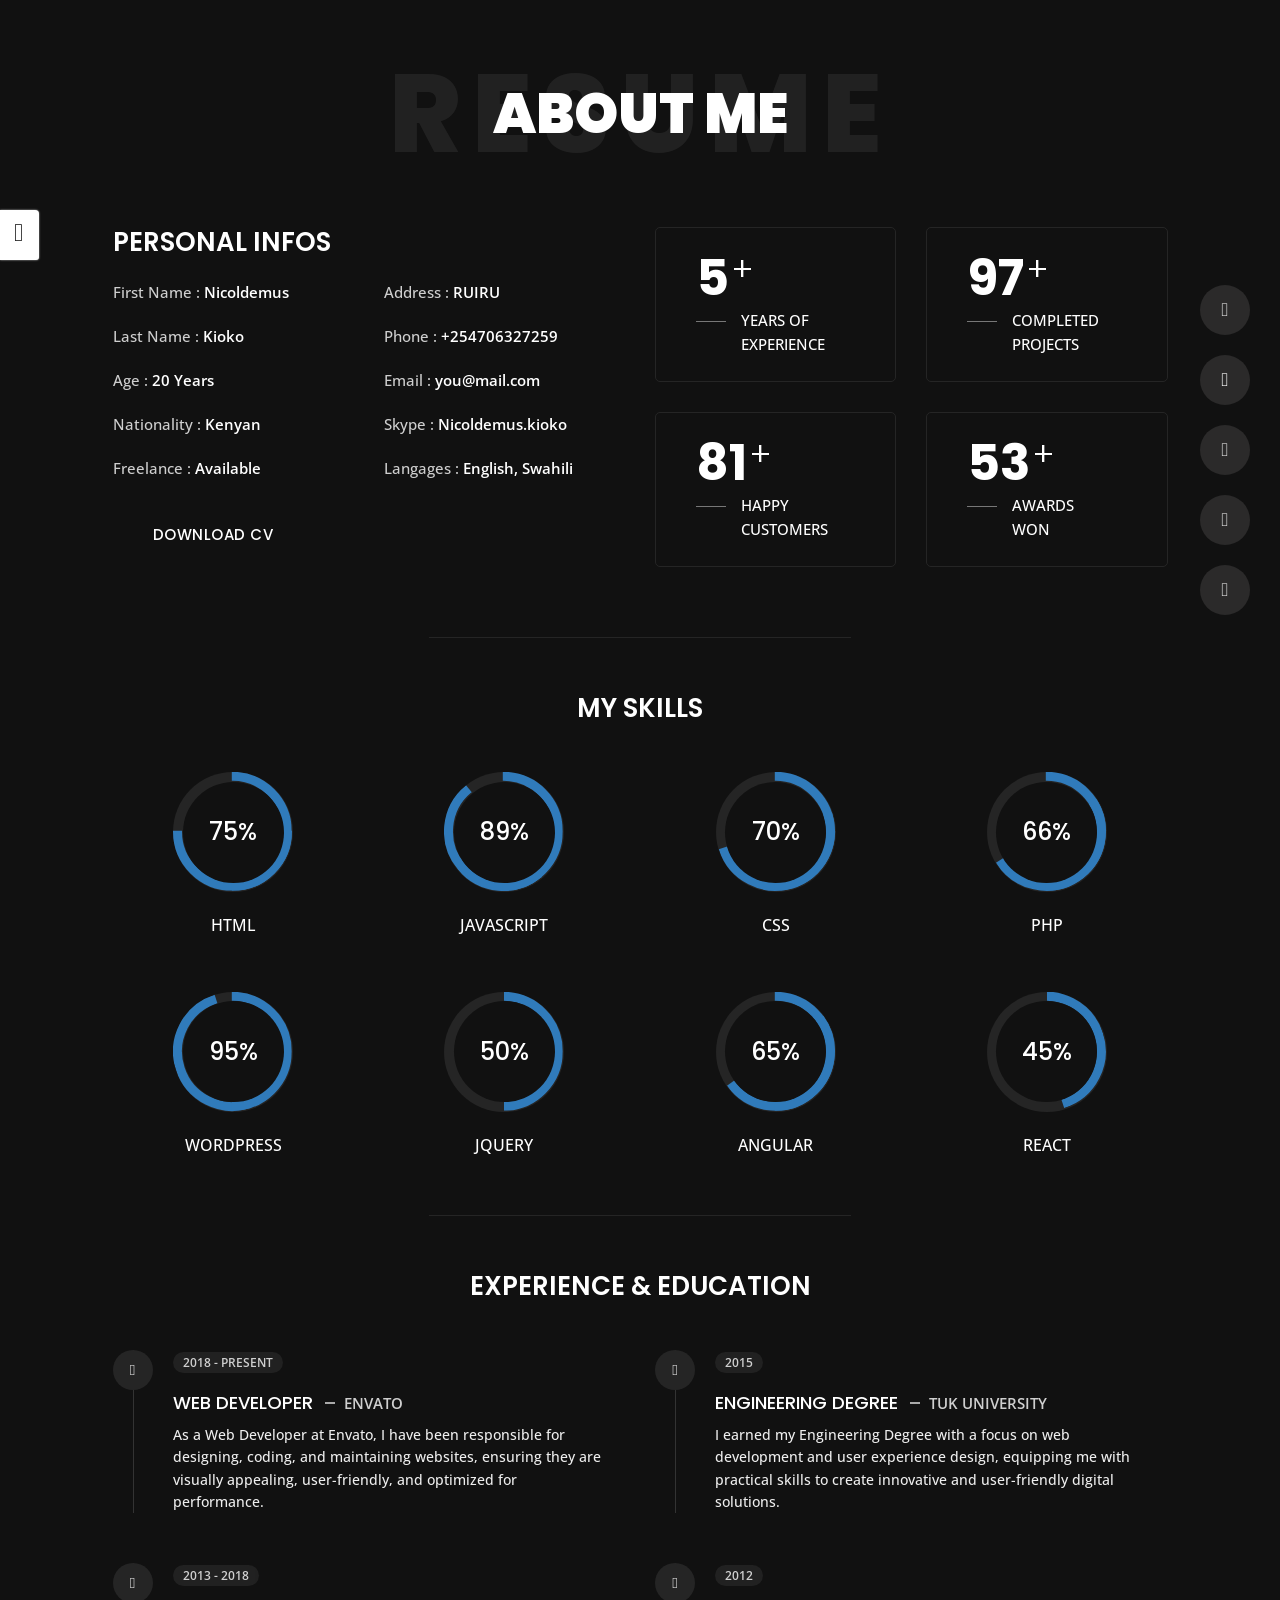
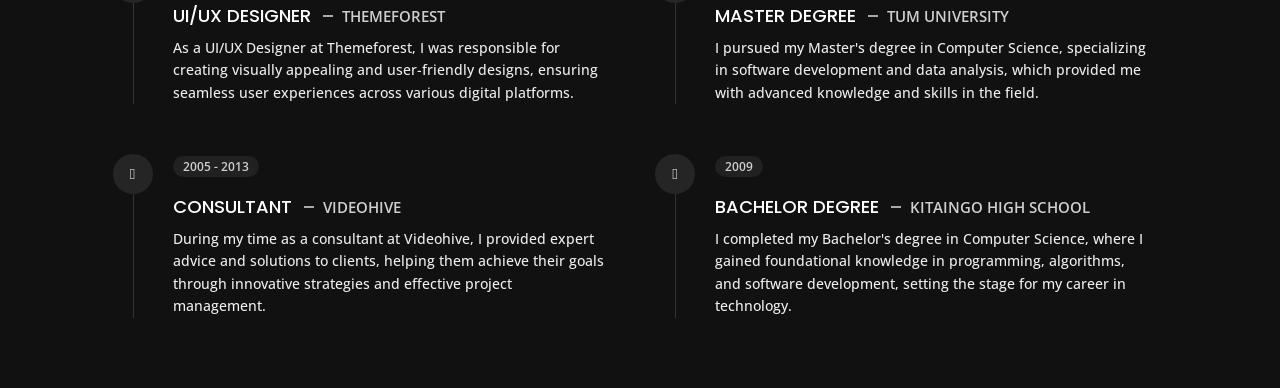
==== commit 29ac3e7c: "Remove yellow.css link from about.html" ====
--- a/about.html
+++ b/about.html
@@ -20,7 +20,7 @@
     <link href="/style.css" rel="stylesheet">
 
     <!-- CSS Skin File -->
-    <link href="/yellow.css" rel="stylesheet">
+    <link href="/style.css" rel="stylesheet">
 
     <!-- Live Style Switcher - demo only -->
     <link rel="alternate stylesheet" type="text/css" title="blue" href="/blue.css" />
